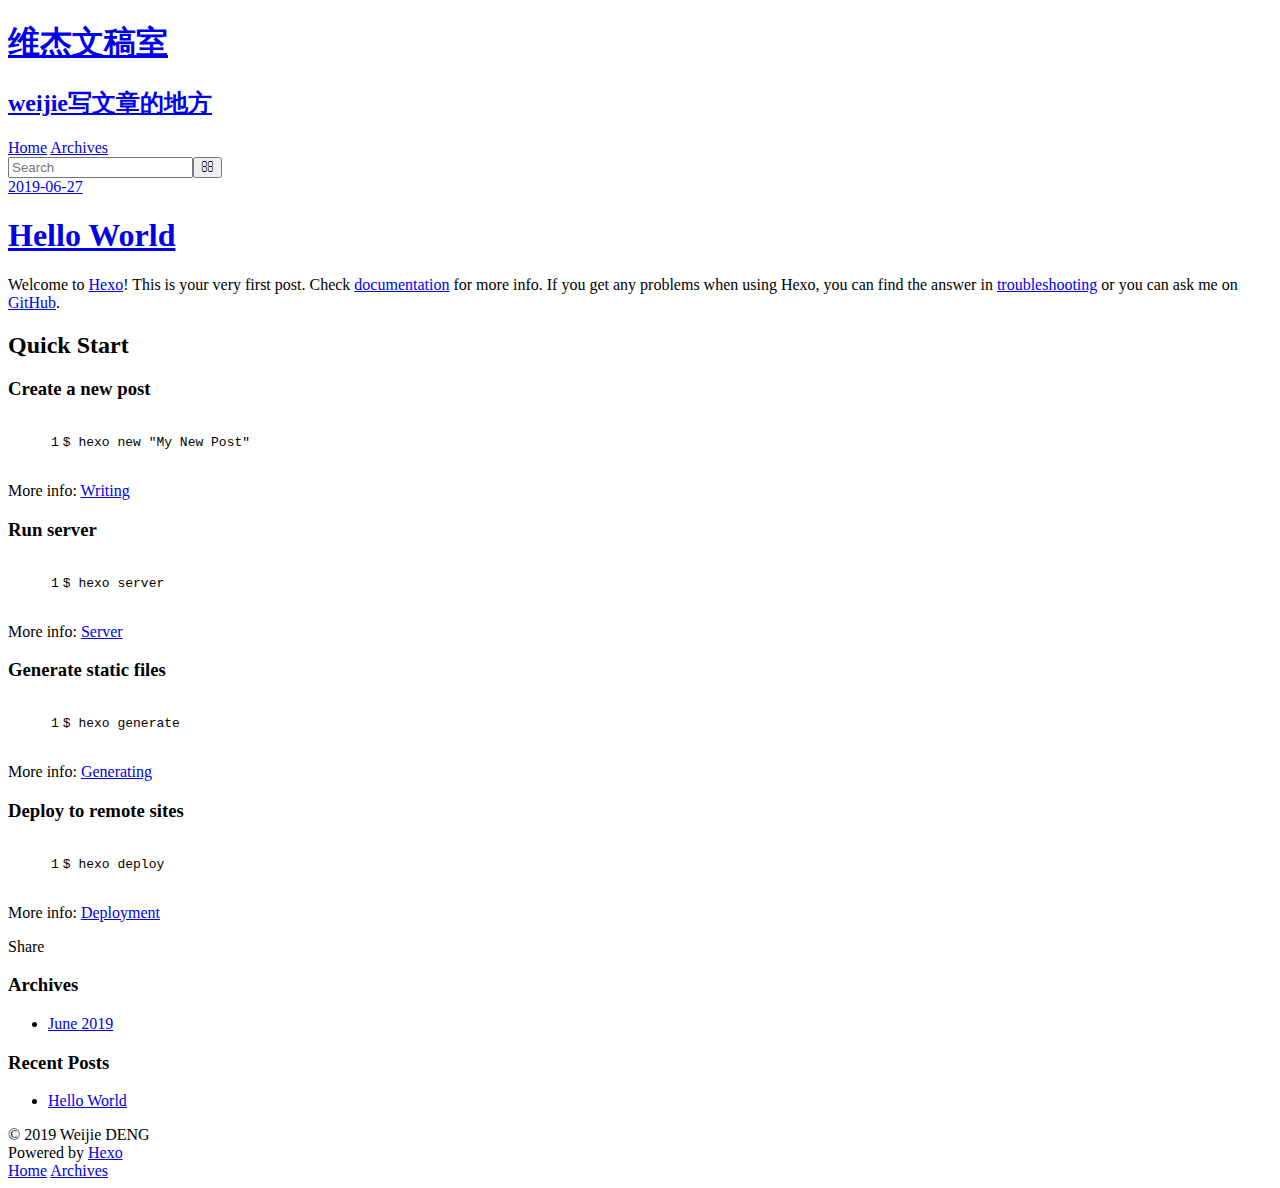
==== index.html @ 6db43480 "Site updated: 2019-06-27 11:19:03" ====
<!DOCTYPE html>
<html>
<head><meta name="generator" content="Hexo 3.9.0">
  <meta charset="utf-8">
  

  
  <title>维杰文稿室</title>
  <meta name="viewport" content="width=device-width, initial-scale=1, maximum-scale=1">
  <meta name="description" content="邓唯杰 随便写写，时而写技术文章，时而写写心情">
<meta name="keywords" content="邓唯杰 Weijie DENG">
<meta property="og:type" content="website">
<meta property="og:title" content="维杰文稿室">
<meta property="og:url" content="http://weijie.site/index.html">
<meta property="og:site_name" content="维杰文稿室">
<meta property="og:description" content="邓唯杰 随便写写，时而写技术文章，时而写写心情">
<meta property="og:locale" content="zh">
<meta name="twitter:card" content="summary">
<meta name="twitter:title" content="维杰文稿室">
<meta name="twitter:description" content="邓唯杰 随便写写，时而写技术文章，时而写写心情">
  
    <link rel="alternate" href="/dcuprobot/atom.xml" title="维杰文稿室" type="application/atom+xml">
  
  
    <link rel="icon" href="/favicon.png">
  
  
    <link href="//fonts.googleapis.com/css?family=Source+Code+Pro" rel="stylesheet" type="text/css">
  
  <link rel="stylesheet" href="/dcuprobot/css/style.css">
</head>
</html>
<body>
  <div id="container">
    <div id="wrap">
      <header id="header">
  <div id="banner"></div>
  <div id="header-outer" class="outer">
    <div id="header-title" class="inner">
      <h1 id="logo-wrap">
        <a href="/dcuprobot/" id="logo">维杰文稿室</a>
      </h1>
      
        <h2 id="subtitle-wrap">
          <a href="/dcuprobot/" id="subtitle">weijie写文章的地方</a>
        </h2>
      
    </div>
    <div id="header-inner" class="inner">
      <nav id="main-nav">
        <a id="main-nav-toggle" class="nav-icon"></a>
        
          <a class="main-nav-link" href="/dcuprobot/">Home</a>
        
          <a class="main-nav-link" href="/dcuprobot/archives">Archives</a>
        
      </nav>
      <nav id="sub-nav">
        
          <a id="nav-rss-link" class="nav-icon" href="/dcuprobot/atom.xml" title="RSS Feed"></a>
        
        <a id="nav-search-btn" class="nav-icon" title="Search"></a>
      </nav>
      <div id="search-form-wrap">
        <form action="//google.com/search" method="get" accept-charset="UTF-8" class="search-form"><input type="search" name="q" class="search-form-input" placeholder="Search"><button type="submit" class="search-form-submit">&#xF002;</button><input type="hidden" name="sitesearch" value="http://weijie.site"></form>
      </div>
    </div>
  </div>
</header>
      <div class="outer">
        <section id="main">
  
    <article id="post-hello-world" class="article article-type-post" itemscope itemprop="blogPost">
  <div class="article-meta">
    <a href="/dcuprobot/hello-world/uncategorized/2019/06/27/" class="article-date">
  <time datetime="2019-06-27T01:56:30.071Z" itemprop="datePublished">2019-06-27</time>
</a>
    
  </div>
  <div class="article-inner">
    
    
      <header class="article-header">
        
  
    <h1 itemprop="name">
      <a class="article-title" href="/dcuprobot/hello-world/uncategorized/2019/06/27/">Hello World</a>
    </h1>
  

      </header>
    
    <div class="article-entry" itemprop="articleBody">
      
        <p>Welcome to <a href="https://hexo.io/" target="_blank" rel="noopener">Hexo</a>! This is your very first post. Check <a href="https://hexo.io/docs/" target="_blank" rel="noopener">documentation</a> for more info. If you get any problems when using Hexo, you can find the answer in <a href="https://hexo.io/docs/troubleshooting.html" target="_blank" rel="noopener">troubleshooting</a> or you can ask me on <a href="https://github.com/hexojs/hexo/issues" target="_blank" rel="noopener">GitHub</a>.</p>
<h2 id="Quick-Start"><a href="#Quick-Start" class="headerlink" title="Quick Start"></a>Quick Start</h2><h3 id="Create-a-new-post"><a href="#Create-a-new-post" class="headerlink" title="Create a new post"></a>Create a new post</h3><figure class="highlight bash"><table><tr><td class="gutter"><pre><span class="line">1</span><br></pre></td><td class="code"><pre><span class="line">$ hexo new <span class="string">"My New Post"</span></span><br></pre></td></tr></table></figure>

<p>More info: <a href="https://hexo.io/docs/writing.html" target="_blank" rel="noopener">Writing</a></p>
<h3 id="Run-server"><a href="#Run-server" class="headerlink" title="Run server"></a>Run server</h3><figure class="highlight bash"><table><tr><td class="gutter"><pre><span class="line">1</span><br></pre></td><td class="code"><pre><span class="line">$ hexo server</span><br></pre></td></tr></table></figure>

<p>More info: <a href="https://hexo.io/docs/server.html" target="_blank" rel="noopener">Server</a></p>
<h3 id="Generate-static-files"><a href="#Generate-static-files" class="headerlink" title="Generate static files"></a>Generate static files</h3><figure class="highlight bash"><table><tr><td class="gutter"><pre><span class="line">1</span><br></pre></td><td class="code"><pre><span class="line">$ hexo generate</span><br></pre></td></tr></table></figure>

<p>More info: <a href="https://hexo.io/docs/generating.html" target="_blank" rel="noopener">Generating</a></p>
<h3 id="Deploy-to-remote-sites"><a href="#Deploy-to-remote-sites" class="headerlink" title="Deploy to remote sites"></a>Deploy to remote sites</h3><figure class="highlight bash"><table><tr><td class="gutter"><pre><span class="line">1</span><br></pre></td><td class="code"><pre><span class="line">$ hexo deploy</span><br></pre></td></tr></table></figure>

<p>More info: <a href="https://hexo.io/docs/deployment.html" target="_blank" rel="noopener">Deployment</a></p>

      
    </div>
    <footer class="article-footer">
      <a data-url="http://weijie.site/hello-world/uncategorized/2019/06/27/" data-id="cjxe3m2id0000ycmwjurxxga7" class="article-share-link">Share</a>
      
      
    </footer>
  </div>
  
</article>


  


</section>
        
          <aside id="sidebar">
  
    

  
    

  
    
  
    
  <div class="widget-wrap">
    <h3 class="widget-title">Archives</h3>
    <div class="widget">
      <ul class="archive-list"><li class="archive-list-item"><a class="archive-list-link" href="/dcuprobot/archives/2019/06/">June 2019</a></li></ul>
    </div>
  </div>


  
    
  <div class="widget-wrap">
    <h3 class="widget-title">Recent Posts</h3>
    <div class="widget">
      <ul>
        
          <li>
            <a href="/dcuprobot/hello-world/uncategorized/2019/06/27/">Hello World</a>
          </li>
        
      </ul>
    </div>
  </div>

  
</aside>
        
      </div>
      <footer id="footer">
  
  <div class="outer">
    <div id="footer-info" class="inner">
      &copy; 2019 Weijie DENG<br>
      Powered by <a href="http://hexo.io/" target="_blank">Hexo</a>
    </div>
  </div>
</footer>
    </div>
    <nav id="mobile-nav">
  
    <a href="/dcuprobot/" class="mobile-nav-link">Home</a>
  
    <a href="/dcuprobot/archives" class="mobile-nav-link">Archives</a>
  
</nav>
    

<script src="//ajax.googleapis.com/ajax/libs/jquery/2.0.3/jquery.min.js"></script>


  <link rel="stylesheet" href="/dcuprobot/fancybox/jquery.fancybox.css">
  <script src="/dcuprobot/fancybox/jquery.fancybox.pack.js"></script>


<script src="/dcuprobot/js/script.js"></script>



  </div>
</body>
</html>
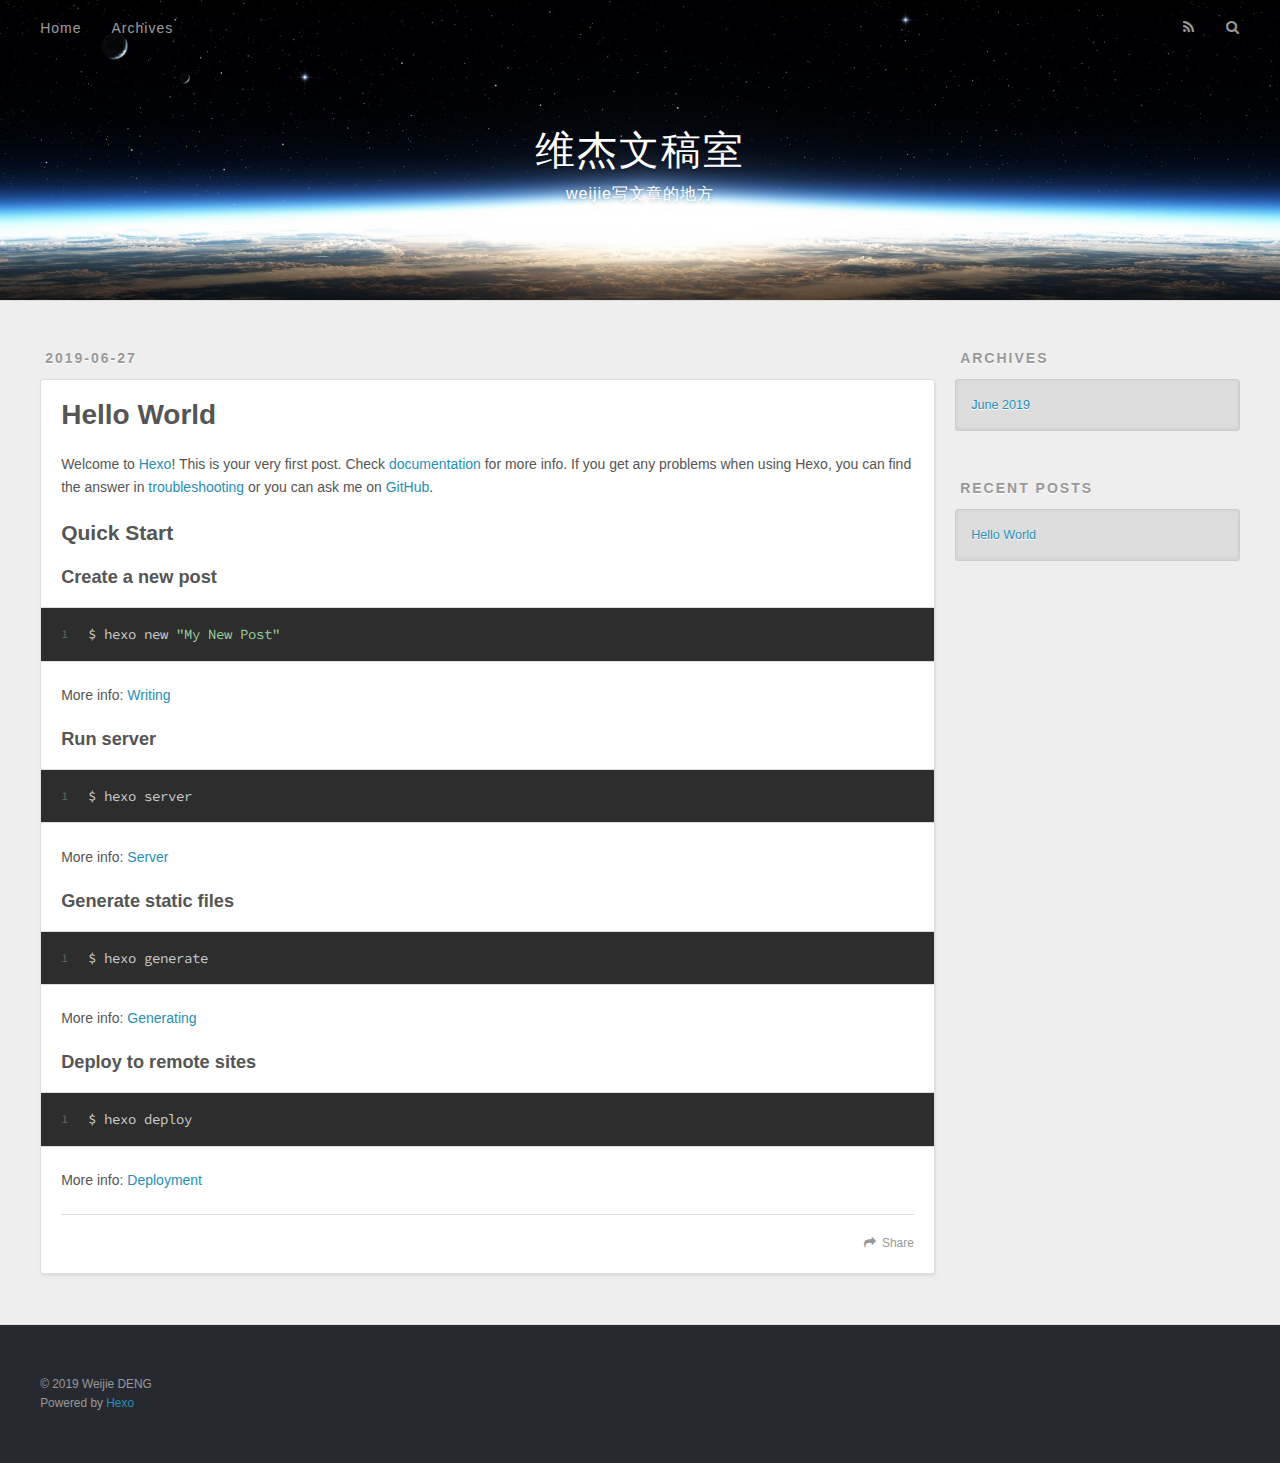
==== commit 42c05c40: "Site updated: 2019-06-27 11:41:17" ====
--- a/index.html
+++ b/index.html
@@ -11,7 +11,7 @@
 <meta name="keywords" content="邓唯杰 Weijie DENG">
 <meta property="og:type" content="website">
 <meta property="og:title" content="维杰文稿室">
-<meta property="og:url" content="http://weijie.site/index.html">
+<meta property="og:url" content="weijie.site/index.html">
 <meta property="og:site_name" content="维杰文稿室">
 <meta property="og:description" content="邓唯杰 随便写写，时而写技术文章，时而写写心情">
 <meta property="og:locale" content="zh">
@@ -19,7 +19,7 @@
 <meta name="twitter:title" content="维杰文稿室">
 <meta name="twitter:description" content="邓唯杰 随便写写，时而写技术文章，时而写写心情">
   
-    <link rel="alternate" href="/dcuprobot/atom.xml" title="维杰文稿室" type="application/atom+xml">
+    <link rel="alternate" href="/atom.xml" title="维杰文稿室" type="application/atom+xml">
   
   
     <link rel="icon" href="/favicon.png">
@@ -27,7 +27,7 @@
   
     <link href="//fonts.googleapis.com/css?family=Source+Code+Pro" rel="stylesheet" type="text/css">
   
-  <link rel="stylesheet" href="/dcuprobot/css/style.css">
+  <link rel="stylesheet" href="/css/style.css">
 </head>
 </html>
 <body>
@@ -38,11 +38,11 @@
   <div id="header-outer" class="outer">
     <div id="header-title" class="inner">
       <h1 id="logo-wrap">
-        <a href="/dcuprobot/" id="logo">维杰文稿室</a>
+        <a href="/" id="logo">维杰文稿室</a>
       </h1>
       
         <h2 id="subtitle-wrap">
-          <a href="/dcuprobot/" id="subtitle">weijie写文章的地方</a>
+          <a href="/" id="subtitle">weijie写文章的地方</a>
         </h2>
       
     </div>
@@ -50,19 +50,19 @@
       <nav id="main-nav">
         <a id="main-nav-toggle" class="nav-icon"></a>
         
-          <a class="main-nav-link" href="/dcuprobot/">Home</a>
+          <a class="main-nav-link" href="/">Home</a>
         
-          <a class="main-nav-link" href="/dcuprobot/archives">Archives</a>
+          <a class="main-nav-link" href="/archives">Archives</a>
         
       </nav>
       <nav id="sub-nav">
         
-          <a id="nav-rss-link" class="nav-icon" href="/dcuprobot/atom.xml" title="RSS Feed"></a>
+          <a id="nav-rss-link" class="nav-icon" href="/atom.xml" title="RSS Feed"></a>
         
         <a id="nav-search-btn" class="nav-icon" title="Search"></a>
       </nav>
       <div id="search-form-wrap">
-        <form action="//google.com/search" method="get" accept-charset="UTF-8" class="search-form"><input type="search" name="q" class="search-form-input" placeholder="Search"><button type="submit" class="search-form-submit">&#xF002;</button><input type="hidden" name="sitesearch" value="http://weijie.site"></form>
+        <form action="//google.com/search" method="get" accept-charset="UTF-8" class="search-form"><input type="search" name="q" class="search-form-input" placeholder="Search"><button type="submit" class="search-form-submit">&#xF002;</button><input type="hidden" name="sitesearch" value="weijie.site"></form>
       </div>
     </div>
   </div>
@@ -72,7 +72,7 @@
   
     <article id="post-hello-world" class="article article-type-post" itemscope itemprop="blogPost">
   <div class="article-meta">
-    <a href="/dcuprobot/hello-world/uncategorized/2019/06/27/" class="article-date">
+    <a href="/hello-world/uncategorized/2019/06/27/" class="article-date">
   <time datetime="2019-06-27T01:56:30.071Z" itemprop="datePublished">2019-06-27</time>
 </a>
     
@@ -84,7 +84,7 @@
         
   
     <h1 itemprop="name">
-      <a class="article-title" href="/dcuprobot/hello-world/uncategorized/2019/06/27/">Hello World</a>
+      <a class="article-title" href="/hello-world/uncategorized/2019/06/27/">Hello World</a>
     </h1>
   
 
@@ -109,7 +109,7 @@
       
     </div>
     <footer class="article-footer">
-      <a data-url="http://weijie.site/hello-world/uncategorized/2019/06/27/" data-id="cjxe3m2id0000ycmwjurxxga7" class="article-share-link">Share</a>
+      <a data-url="weijie.site/hello-world/uncategorized/2019/06/27/" data-id="cjxe4eve30000pkmwoq5d5yzi" class="article-share-link">Share</a>
       
       
     </footer>
@@ -137,7 +137,7 @@
   <div class="widget-wrap">
     <h3 class="widget-title">Archives</h3>
     <div class="widget">
-      <ul class="archive-list"><li class="archive-list-item"><a class="archive-list-link" href="/dcuprobot/archives/2019/06/">June 2019</a></li></ul>
+      <ul class="archive-list"><li class="archive-list-item"><a class="archive-list-link" href="/archives/2019/06/">June 2019</a></li></ul>
     </div>
   </div>
 
@@ -150,7 +150,7 @@
       <ul>
         
           <li>
-            <a href="/dcuprobot/hello-world/uncategorized/2019/06/27/">Hello World</a>
+            <a href="/hello-world/uncategorized/2019/06/27/">Hello World</a>
           </li>
         
       </ul>
@@ -173,9 +173,9 @@
     </div>
     <nav id="mobile-nav">
   
-    <a href="/dcuprobot/" class="mobile-nav-link">Home</a>
+    <a href="/" class="mobile-nav-link">Home</a>
   
-    <a href="/dcuprobot/archives" class="mobile-nav-link">Archives</a>
+    <a href="/archives" class="mobile-nav-link">Archives</a>
   
 </nav>
     
@@ -183,11 +183,11 @@
 <script src="//ajax.googleapis.com/ajax/libs/jquery/2.0.3/jquery.min.js"></script>
 
 
-  <link rel="stylesheet" href="/dcuprobot/fancybox/jquery.fancybox.css">
-  <script src="/dcuprobot/fancybox/jquery.fancybox.pack.js"></script>
+  <link rel="stylesheet" href="/fancybox/jquery.fancybox.css">
+  <script src="/fancybox/jquery.fancybox.pack.js"></script>
 
 
-<script src="/dcuprobot/js/script.js"></script>
+<script src="/js/script.js"></script>
 
 
 
--- a/css/style.css
+++ b/css/style.css
@@ -0,0 +1,1374 @@
+body {
+  width: 100%;
+}
+body:before,
+body:after {
+  content: "";
+  display: table;
+}
+body:after {
+  clear: both;
+}
+html,
+body,
+div,
+span,
+applet,
+object,
+iframe,
+h1,
+h2,
+h3,
+h4,
+h5,
+h6,
+p,
+blockquote,
+pre,
+a,
+abbr,
+acronym,
+address,
+big,
+cite,
+code,
+del,
+dfn,
+em,
+img,
+ins,
+kbd,
+q,
+s,
+samp,
+small,
+strike,
+strong,
+sub,
+sup,
+tt,
+var,
+dl,
+dt,
+dd,
+ol,
+ul,
+li,
+fieldset,
+form,
+label,
+legend,
+table,
+caption,
+tbody,
+tfoot,
+thead,
+tr,
+th,
+td {
+  margin: 0;
+  padding: 0;
+  border: 0;
+  outline: 0;
+  font-weight: inherit;
+  font-style: inherit;
+  font-family: inherit;
+  font-size: 100%;
+  vertical-align: baseline;
+}
+body {
+  line-height: 1;
+  color: #000;
+  background: #fff;
+}
+ol,
+ul {
+  list-style: none;
+}
+table {
+  border-collapse: separate;
+  border-spacing: 0;
+  vertical-align: middle;
+}
+caption,
+th,
+td {
+  text-align: left;
+  font-weight: normal;
+  vertical-align: middle;
+}
+a img {
+  border: none;
+}
+input,
+button {
+  margin: 0;
+  padding: 0;
+}
+input::-moz-focus-inner,
+button::-moz-focus-inner {
+  border: 0;
+  padding: 0;
+}
+@font-face {
+  font-family: FontAwesome;
+  font-style: normal;
+  font-weight: normal;
+  src: url("fonts/fontawesome-webfont.eot?v=#4.0.3");
+  src: url("fonts/fontawesome-webfont.eot?#iefix&v=#4.0.3") format("embedded-opentype"), url("fonts/fontawesome-webfont.woff?v=#4.0.3") format("woff"), url("fonts/fontawesome-webfont.ttf?v=#4.0.3") format("truetype"), url("fonts/fontawesome-webfont.svg#fontawesomeregular?v=#4.0.3") format("svg");
+}
+html,
+body,
+#container {
+  height: 100%;
+}
+body {
+  background: #eee;
+  font: 14px -apple-system, BlinkMacSystemFont, "Segoe UI", "Roboto", "Oxygen", "Ubuntu", "Cantarell", "Fira Sans", "Droid Sans", "Helvetica Neue", sans-serif;
+  -webkit-text-size-adjust: 100%;
+}
+.outer {
+  max-width: 1220px;
+  margin: 0 auto;
+  padding: 0 20px;
+}
+.outer:before,
+.outer:after {
+  content: "";
+  display: table;
+}
+.outer:after {
+  clear: both;
+}
+.inner {
+  display: inline;
+  float: left;
+  width: 98.33333333333333%;
+  margin: 0 0.833333333333333%;
+}
+.left,
+.alignleft {
+  float: left;
+}
+.right,
+.alignright {
+  float: right;
+}
+.clear {
+  clear: both;
+}
+#container {
+  position: relative;
+}
+.mobile-nav-on {
+  overflow: hidden;
+}
+#wrap {
+  height: 100%;
+  width: 100%;
+  position: absolute;
+  top: 0;
+  left: 0;
+  -webkit-transition: 0.2s ease-out;
+  -moz-transition: 0.2s ease-out;
+  -ms-transition: 0.2s ease-out;
+  transition: 0.2s ease-out;
+  z-index: 1;
+  background: #eee;
+}
+.mobile-nav-on #wrap {
+  left: 280px;
+}
+@media screen and (min-width: 768px) {
+  #main {
+    display: inline;
+    float: left;
+    width: 73.33333333333333%;
+    margin: 0 0.833333333333333%;
+  }
+}
+.article-date,
+.article-category-link,
+.archive-year,
+.widget-title {
+  text-decoration: none;
+  text-transform: uppercase;
+  letter-spacing: 2px;
+  color: #999;
+  margin-bottom: 1em;
+  margin-left: 5px;
+  line-height: 1em;
+  text-shadow: 0 1px #fff;
+  font-weight: bold;
+}
+.article-inner,
+.archive-article-inner {
+  background: #fff;
+  -webkit-box-shadow: 1px 2px 3px #ddd;
+  box-shadow: 1px 2px 3px #ddd;
+  border: 1px solid #ddd;
+  border-radius: 3px;
+}
+.article-entry h1,
+.widget h1 {
+  font-size: 2em;
+}
+.article-entry h2,
+.widget h2 {
+  font-size: 1.5em;
+}
+.article-entry h3,
+.widget h3 {
+  font-size: 1.3em;
+}
+.article-entry h4,
+.widget h4 {
+  font-size: 1.2em;
+}
+.article-entry h5,
+.widget h5 {
+  font-size: 1em;
+}
+.article-entry h6,
+.widget h6 {
+  font-size: 1em;
+  color: #999;
+}
+.article-entry hr,
+.widget hr {
+  border: 1px dashed #ddd;
+}
+.article-entry strong,
+.widget strong {
+  font-weight: bold;
+}
+.article-entry em,
+.widget em,
+.article-entry cite,
+.widget cite {
+  font-style: italic;
+}
+.article-entry sup,
+.widget sup,
+.article-entry sub,
+.widget sub {
+  font-size: 0.75em;
+  line-height: 0;
+  position: relative;
+  vertical-align: baseline;
+}
+.article-entry sup,
+.widget sup {
+  top: -0.5em;
+}
+.article-entry sub,
+.widget sub {
+  bottom: -0.2em;
+}
+.article-entry small,
+.widget small {
+  font-size: 0.85em;
+}
+.article-entry acronym,
+.widget acronym,
+.article-entry abbr,
+.widget abbr {
+  border-bottom: 1px dotted;
+}
+.article-entry ul,
+.widget ul,
+.article-entry ol,
+.widget ol,
+.article-entry dl,
+.widget dl {
+  margin: 0 20px;
+  line-height: 1.6em;
+}
+.article-entry ul ul,
+.widget ul ul,
+.article-entry ol ul,
+.widget ol ul,
+.article-entry ul ol,
+.widget ul ol,
+.article-entry ol ol,
+.widget ol ol {
+  margin-top: 0;
+  margin-bottom: 0;
+}
+.article-entry ul,
+.widget ul {
+  list-style: disc;
+}
+.article-entry ol,
+.widget ol {
+  list-style: decimal;
+}
+.article-entry dt,
+.widget dt {
+  font-weight: bold;
+}
+#header {
+  height: 300px;
+  position: relative;
+  border-bottom: 1px solid #ddd;
+}
+#header:before,
+#header:after {
+  content: "";
+  position: absolute;
+  left: 0;
+  right: 0;
+  height: 40px;
+}
+#header:before {
+  top: 0;
+  background: -webkit-linear-gradient(rgba(0,0,0,0.2), transparent);
+  background: -moz-linear-gradient(rgba(0,0,0,0.2), transparent);
+  background: -ms-linear-gradient(rgba(0,0,0,0.2), transparent);
+  background: linear-gradient(rgba(0,0,0,0.2), transparent);
+}
+#header:after {
+  bottom: 0;
+  background: -webkit-linear-gradient(transparent, rgba(0,0,0,0.2));
+  background: -moz-linear-gradient(transparent, rgba(0,0,0,0.2));
+  background: -ms-linear-gradient(transparent, rgba(0,0,0,0.2));
+  background: linear-gradient(transparent, rgba(0,0,0,0.2));
+}
+#header-outer {
+  height: 100%;
+  position: relative;
+}
+#header-inner {
+  position: relative;
+  overflow: hidden;
+}
+#banner {
+  position: absolute;
+  top: 0;
+  left: 0;
+  width: 100%;
+  height: 100%;
+  background: url("images/banner.jpg") center #000;
+  -webkit-background-size: cover;
+  -moz-background-size: cover;
+  background-size: cover;
+  z-index: -1;
+}
+#header-title {
+  text-align: center;
+  height: 40px;
+  position: absolute;
+  top: 50%;
+  left: 0;
+  margin-top: -20px;
+}
+#logo,
+#subtitle {
+  text-decoration: none;
+  color: #fff;
+  font-weight: 300;
+  text-shadow: 0 1px 4px rgba(0,0,0,0.3);
+}
+#logo {
+  font-size: 40px;
+  line-height: 40px;
+  letter-spacing: 2px;
+}
+#subtitle {
+  font-size: 16px;
+  line-height: 16px;
+  letter-spacing: 1px;
+}
+#subtitle-wrap {
+  margin-top: 16px;
+}
+#main-nav {
+  float: left;
+  margin-left: -15px;
+}
+.nav-icon,
+.main-nav-link {
+  float: left;
+  color: #fff;
+  opacity: 0.6;
+  text-decoration: none;
+  text-shadow: 0 1px rgba(0,0,0,0.2);
+  -webkit-transition: opacity 0.2s;
+  -moz-transition: opacity 0.2s;
+  -ms-transition: opacity 0.2s;
+  transition: opacity 0.2s;
+  display: block;
+  padding: 20px 15px;
+}
+.nav-icon:hover,
+.main-nav-link:hover {
+  opacity: 1;
+}
+.nav-icon {
+  font-family: FontAwesome;
+  text-align: center;
+  font-size: 14px;
+  width: 14px;
+  height: 14px;
+  padding: 20px 15px;
+  position: relative;
+  cursor: pointer;
+}
+.main-nav-link {
+  font-weight: 300;
+  letter-spacing: 1px;
+}
+@media screen and (max-width: 479px) {
+  .main-nav-link {
+    display: none;
+  }
+}
+#main-nav-toggle {
+  display: none;
+}
+#main-nav-toggle:before {
+  content: "\f0c9";
+}
+@media screen and (max-width: 479px) {
+  #main-nav-toggle {
+    display: block;
+  }
+}
+#sub-nav {
+  float: right;
+  margin-right: -15px;
+}
+#nav-rss-link:before {
+  content: "\f09e";
+}
+#nav-search-btn:before {
+  content: "\f002";
+}
+#search-form-wrap {
+  position: absolute;
+  top: 15px;
+  width: 150px;
+  height: 30px;
+  right: -150px;
+  opacity: 0;
+  -webkit-transition: 0.2s ease-out;
+  -moz-transition: 0.2s ease-out;
+  -ms-transition: 0.2s ease-out;
+  transition: 0.2s ease-out;
+}
+#search-form-wrap.on {
+  opacity: 1;
+  right: 0;
+}
+@media screen and (max-width: 479px) {
+  #search-form-wrap {
+    width: 100%;
+    right: -100%;
+  }
+}
+.search-form {
+  position: absolute;
+  top: 0;
+  left: 0;
+  right: 0;
+  background: #fff;
+  padding: 5px 15px;
+  border-radius: 15px;
+  -webkit-box-shadow: 0 0 10px rgba(0,0,0,0.3);
+  box-shadow: 0 0 10px rgba(0,0,0,0.3);
+}
+.search-form-input {
+  border: none;
+  background: none;
+  color: #555;
+  width: 100%;
+  font: 13px -apple-system, BlinkMacSystemFont, "Segoe UI", "Roboto", "Oxygen", "Ubuntu", "Cantarell", "Fira Sans", "Droid Sans", "Helvetica Neue", sans-serif;
+  outline: none;
+}
+.search-form-input::-webkit-search-results-decoration,
+.search-form-input::-webkit-search-cancel-button {
+  -webkit-appearance: none;
+}
+.search-form-submit {
+  position: absolute;
+  top: 50%;
+  right: 10px;
+  margin-top: -7px;
+  font: 13px FontAwesome;
+  border: none;
+  background: none;
+  color: #bbb;
+  cursor: pointer;
+}
+.search-form-submit:hover,
+.search-form-submit:focus {
+  color: #777;
+}
+.article {
+  margin: 50px 0;
+}
+.article-inner {
+  overflow: hidden;
+}
+.article-meta:before,
+.article-meta:after {
+  content: "";
+  display: table;
+}
+.article-meta:after {
+  clear: both;
+}
+.article-date {
+  float: left;
+}
+.article-category {
+  float: left;
+  line-height: 1em;
+  color: #ccc;
+  text-shadow: 0 1px #fff;
+  margin-left: 8px;
+}
+.article-category:before {
+  content: "\2022";
+}
+.article-category-link {
+  margin: 0 12px 1em;
+}
+.article-header {
+  padding: 20px 20px 0;
+}
+.article-title {
+  text-decoration: none;
+  font-size: 2em;
+  font-weight: bold;
+  color: #555;
+  line-height: 1.1em;
+  -webkit-transition: color 0.2s;
+  -moz-transition: color 0.2s;
+  -ms-transition: color 0.2s;
+  transition: color 0.2s;
+}
+a.article-title:hover {
+  color: #258fb8;
+}
+.article-entry {
+  color: #555;
+  padding: 0 20px;
+}
+.article-entry:before,
+.article-entry:after {
+  content: "";
+  display: table;
+}
+.article-entry:after {
+  clear: both;
+}
+.article-entry p,
+.article-entry table {
+  line-height: 1.6em;
+  margin: 1.6em 0;
+}
+.article-entry h1,
+.article-entry h2,
+.article-entry h3,
+.article-entry h4,
+.article-entry h5,
+.article-entry h6 {
+  font-weight: bold;
+}
+.article-entry h1,
+.article-entry h2,
+.article-entry h3,
+.article-entry h4,
+.article-entry h5,
+.article-entry h6 {
+  line-height: 1.1em;
+  margin: 1.1em 0;
+}
+.article-entry a {
+  color: #258fb8;
+  text-decoration: none;
+}
+.article-entry a:hover {
+  text-decoration: underline;
+}
+.article-entry ul,
+.article-entry ol,
+.article-entry dl {
+  margin-top: 1.6em;
+  margin-bottom: 1.6em;
+}
+.article-entry img,
+.article-entry video {
+  max-width: 100%;
+  height: auto;
+  display: block;
+  margin: auto;
+}
+.article-entry iframe {
+  border: none;
+}
+.article-entry table {
+  width: 100%;
+  border-collapse: collapse;
+  border-spacing: 0;
+}
+.article-entry th {
+  font-weight: bold;
+  border-bottom: 3px solid #ddd;
+  padding-bottom: 0.5em;
+}
+.article-entry td {
+  border-bottom: 1px solid #ddd;
+  padding: 10px 0;
+}
+.article-entry blockquote {
+  font-family: Georgia, "Times New Roman", serif;
+  font-size: 1.4em;
+  margin: 1.6em 20px;
+  text-align: center;
+}
+.article-entry blockquote footer {
+  font-size: 14px;
+  margin: 1.6em 0;
+  font-family: -apple-system, BlinkMacSystemFont, "Segoe UI", "Roboto", "Oxygen", "Ubuntu", "Cantarell", "Fira Sans", "Droid Sans", "Helvetica Neue", sans-serif;
+}
+.article-entry blockquote footer cite:before {
+  content: "—";
+  padding: 0 0.5em;
+}
+.article-entry .pullquote {
+  text-align: left;
+  width: 45%;
+  margin: 0;
+}
+.article-entry .pullquote.left {
+  margin-left: 0.5em;
+  margin-right: 1em;
+}
+.article-entry .pullquote.right {
+  margin-right: 0.5em;
+  margin-left: 1em;
+}
+.article-entry .caption {
+  color: #999;
+  display: block;
+  font-size: 0.9em;
+  margin-top: 0.5em;
+  position: relative;
+  text-align: center;
+}
+.article-entry .video-container {
+  position: relative;
+  padding-top: 56.25%;
+  height: 0;
+  overflow: hidden;
+}
+.article-entry .video-container iframe,
+.article-entry .video-container object,
+.article-entry .video-container embed {
+  position: absolute;
+  top: 0;
+  left: 0;
+  width: 100%;
+  height: 100%;
+  margin-top: 0;
+}
+.article-more-link a {
+  display: inline-block;
+  line-height: 1em;
+  padding: 6px 15px;
+  border-radius: 15px;
+  background: #eee;
+  color: #999;
+  text-shadow: 0 1px #fff;
+  text-decoration: none;
+}
+.article-more-link a:hover {
+  background: #258fb8;
+  color: #fff;
+  text-decoration: none;
+  text-shadow: 0 1px #1e7293;
+}
+.article-footer {
+  font-size: 0.85em;
+  line-height: 1.6em;
+  border-top: 1px solid #ddd;
+  padding-top: 1.6em;
+  margin: 0 20px 20px;
+}
+.article-footer:before,
+.article-footer:after {
+  content: "";
+  display: table;
+}
+.article-footer:after {
+  clear: both;
+}
+.article-footer a {
+  color: #999;
+  text-decoration: none;
+}
+.article-footer a:hover {
+  color: #555;
+}
+.article-tag-list-item {
+  float: left;
+  margin-right: 10px;
+}
+.article-tag-list-link:before {
+  content: "#";
+}
+.article-comment-link {
+  float: right;
+}
+.article-comment-link:before {
+  content: "\f075";
+  font-family: FontAwesome;
+  padding-right: 8px;
+}
+.article-share-link {
+  cursor: pointer;
+  float: right;
+  margin-left: 20px;
+}
+.article-share-link:before {
+  content: "\f064";
+  font-family: FontAwesome;
+  padding-right: 6px;
+}
+#article-nav {
+  position: relative;
+}
+#article-nav:before,
+#article-nav:after {
+  content: "";
+  display: table;
+}
+#article-nav:after {
+  clear: both;
+}
+@media screen and (min-width: 768px) {
+  #article-nav {
+    margin: 50px 0;
+  }
+  #article-nav:before {
+    width: 8px;
+    height: 8px;
+    position: absolute;
+    top: 50%;
+    left: 50%;
+    margin-top: -4px;
+    margin-left: -4px;
+    content: "";
+    border-radius: 50%;
+    background: #ddd;
+    -webkit-box-shadow: 0 1px 2px #fff;
+    box-shadow: 0 1px 2px #fff;
+  }
+}
+.article-nav-link-wrap {
+  text-decoration: none;
+  text-shadow: 0 1px #fff;
+  color: #999;
+  -webkit-box-sizing: border-box;
+  -moz-box-sizing: border-box;
+  box-sizing: border-box;
+  margin-top: 50px;
+  text-align: center;
+  display: block;
+}
+.article-nav-link-wrap:hover {
+  color: #555;
+}
+@media screen and (min-width: 768px) {
+  .article-nav-link-wrap {
+    width: 50%;
+    margin-top: 0;
+  }
+}
+@media screen and (min-width: 768px) {
+  #article-nav-newer {
+    float: left;
+    text-align: right;
+    padding-right: 20px;
+  }
+}
+@media screen and (min-width: 768px) {
+  #article-nav-older {
+    float: right;
+    text-align: left;
+    padding-left: 20px;
+  }
+}
+.article-nav-caption {
+  text-transform: uppercase;
+  letter-spacing: 2px;
+  color: #ddd;
+  line-height: 1em;
+  font-weight: bold;
+}
+#article-nav-newer .article-nav-caption {
+  margin-right: -2px;
+}
+.article-nav-title {
+  font-size: 0.85em;
+  line-height: 1.6em;
+  margin-top: 0.5em;
+}
+.article-share-box {
+  position: absolute;
+  display: none;
+  background: #fff;
+  -webkit-box-shadow: 1px 2px 10px rgba(0,0,0,0.2);
+  box-shadow: 1px 2px 10px rgba(0,0,0,0.2);
+  border-radius: 3px;
+  margin-left: -145px;
+  overflow: hidden;
+  z-index: 1;
+}
+.article-share-box.on {
+  display: block;
+}
+.article-share-input {
+  width: 100%;
+  background: none;
+  -webkit-box-sizing: border-box;
+  -moz-box-sizing: border-box;
+  box-sizing: border-box;
+  font: 14px -apple-system, BlinkMacSystemFont, "Segoe UI", "Roboto", "Oxygen", "Ubuntu", "Cantarell", "Fira Sans", "Droid Sans", "Helvetica Neue", sans-serif;
+  padding: 0 15px;
+  color: #555;
+  outline: none;
+  border: 1px solid #ddd;
+  border-radius: 3px 3px 0 0;
+  height: 36px;
+  line-height: 36px;
+}
+.article-share-links {
+  background: #eee;
+}
+.article-share-links:before,
+.article-share-links:after {
+  content: "";
+  display: table;
+}
+.article-share-links:after {
+  clear: both;
+}
+.article-share-twitter,
+.article-share-facebook,
+.article-share-pinterest,
+.article-share-google {
+  width: 50px;
+  height: 36px;
+  display: block;
+  float: left;
+  position: relative;
+  color: #999;
+  text-shadow: 0 1px #fff;
+}
+.article-share-twitter:before,
+.article-share-facebook:before,
+.article-share-pinterest:before,
+.article-share-google:before {
+  font-size: 20px;
+  font-family: FontAwesome;
+  width: 20px;
+  height: 20px;
+  position: absolute;
+  top: 50%;
+  left: 50%;
+  margin-top: -10px;
+  margin-left: -10px;
+  text-align: center;
+}
+.article-share-twitter:hover,
+.article-share-facebook:hover,
+.article-share-pinterest:hover,
+.article-share-google:hover {
+  color: #fff;
+}
+.article-share-twitter:before {
+  content: "\f099";
+}
+.article-share-twitter:hover {
+  background: #00aced;
+  text-shadow: 0 1px #008abe;
+}
+.article-share-facebook:before {
+  content: "\f09a";
+}
+.article-share-facebook:hover {
+  background: #3b5998;
+  text-shadow: 0 1px #2f477a;
+}
+.article-share-pinterest:before {
+  content: "\f0d2";
+}
+.article-share-pinterest:hover {
+  background: #cb2027;
+  text-shadow: 0 1px #a21a1f;
+}
+.article-share-google:before {
+  content: "\f0d5";
+}
+.article-share-google:hover {
+  background: #dd4b39;
+  text-shadow: 0 1px #be3221;
+}
+.article-gallery {
+  background: #000;
+  position: relative;
+}
+.article-gallery-photos {
+  position: relative;
+  overflow: hidden;
+}
+.article-gallery-img {
+  display: none;
+  max-width: 100%;
+}
+.article-gallery-img:first-child {
+  display: block;
+}
+.article-gallery-img.loaded {
+  position: absolute;
+  display: block;
+}
+.article-gallery-img img {
+  display: block;
+  max-width: 100%;
+  margin: 0 auto;
+}
+#comments {
+  background: #fff;
+  -webkit-box-shadow: 1px 2px 3px #ddd;
+  box-shadow: 1px 2px 3px #ddd;
+  padding: 20px;
+  border: 1px solid #ddd;
+  border-radius: 3px;
+  margin: 50px 0;
+}
+#comments a {
+  color: #258fb8;
+}
+.archives-wrap {
+  margin: 50px 0;
+}
+.archives:before,
+.archives:after {
+  content: "";
+  display: table;
+}
+.archives:after {
+  clear: both;
+}
+.archive-year-wrap {
+  margin-bottom: 1em;
+}
+.archives {
+  -webkit-column-gap: 10px;
+  -moz-column-gap: 10px;
+  column-gap: 10px;
+}
+@media screen and (min-width: 480px) and (max-width: 767px) {
+  .archives {
+    -webkit-column-count: 2;
+    -moz-column-count: 2;
+    column-count: 2;
+  }
+}
+@media screen and (min-width: 768px) {
+  .archives {
+    -webkit-column-count: 3;
+    -moz-column-count: 3;
+    column-count: 3;
+  }
+}
+.archive-article {
+  -webkit-column-break-inside: avoid;
+  page-break-inside: avoid;
+  overflow: hidden;
+  break-inside: avoid-column;
+}
+.archive-article-inner {
+  padding: 10px;
+  margin-bottom: 15px;
+}
+.archive-article-title {
+  text-decoration: none;
+  font-weight: bold;
+  color: #555;
+  -webkit-transition: color 0.2s;
+  -moz-transition: color 0.2s;
+  -ms-transition: color 0.2s;
+  transition: color 0.2s;
+  line-height: 1.6em;
+}
+.archive-article-title:hover {
+  color: #258fb8;
+}
+.archive-article-footer {
+  margin-top: 1em;
+}
+.archive-article-date {
+  color: #999;
+  text-decoration: none;
+  font-size: 0.85em;
+  line-height: 1em;
+  margin-bottom: 0.5em;
+  display: block;
+}
+#page-nav {
+  margin: 50px auto;
+  background: #fff;
+  -webkit-box-shadow: 1px 2px 3px #ddd;
+  box-shadow: 1px 2px 3px #ddd;
+  border: 1px solid #ddd;
+  border-radius: 3px;
+  text-align: center;
+  color: #999;
+  overflow: hidden;
+}
+#page-nav:before,
+#page-nav:after {
+  content: "";
+  display: table;
+}
+#page-nav:after {
+  clear: both;
+}
+#page-nav a,
+#page-nav span {
+  padding: 10px 20px;
+  line-height: 1;
+  height: 2ex;
+}
+#page-nav a {
+  color: #999;
+  text-decoration: none;
+}
+#page-nav a:hover {
+  background: #999;
+  color: #fff;
+}
+#page-nav .prev {
+  float: left;
+}
+#page-nav .next {
+  float: right;
+}
+#page-nav .page-number {
+  display: inline-block;
+}
+@media screen and (max-width: 479px) {
+  #page-nav .page-number {
+    display: none;
+  }
+}
+#page-nav .current {
+  color: #555;
+  font-weight: bold;
+}
+#page-nav .space {
+  color: #ddd;
+}
+#footer {
+  background: #262a30;
+  padding: 50px 0;
+  border-top: 1px solid #ddd;
+  color: #999;
+}
+#footer a {
+  color: #258fb8;
+  text-decoration: none;
+}
+#footer a:hover {
+  text-decoration: underline;
+}
+#footer-info {
+  line-height: 1.6em;
+  font-size: 0.85em;
+}
+.article-entry pre,
+.article-entry .highlight {
+  background: #2d2d2d;
+  margin: 0 -20px;
+  padding: 15px 20px;
+  border-style: solid;
+  border-color: #ddd;
+  border-width: 1px 0;
+  overflow: auto;
+  color: #ccc;
+  line-height: 22.400000000000002px;
+}
+.article-entry .highlight .gutter pre,
+.article-entry .gist .gist-file .gist-data .line-numbers {
+  color: #666;
+  font-size: 0.85em;
+}
+.article-entry pre,
+.article-entry code {
+  font-family: "Source Code Pro", Consolas, Monaco, Menlo, Consolas, monospace;
+}
+.article-entry code {
+  background: #eee;
+  text-shadow: 0 1px #fff;
+  padding: 0 0.3em;
+}
+.article-entry pre code {
+  background: none;
+  text-shadow: none;
+  padding: 0;
+}
+.article-entry .highlight pre {
+  border: none;
+  margin: 0;
+  padding: 0;
+}
+.article-entry .highlight table {
+  margin: 0;
+  width: auto;
+}
+.article-entry .highlight td {
+  border: none;
+  padding: 0;
+}
+.article-entry .highlight figcaption {
+  font-size: 0.85em;
+  color: #999;
+  line-height: 1em;
+  margin-bottom: 1em;
+}
+.article-entry .highlight figcaption:before,
+.article-entry .highlight figcaption:after {
+  content: "";
+  display: table;
+}
+.article-entry .highlight figcaption:after {
+  clear: both;
+}
+.article-entry .highlight figcaption a {
+  float: right;
+}
+.article-entry .highlight .gutter pre {
+  text-align: right;
+  padding-right: 20px;
+}
+.article-entry .highlight .line {
+  height: 22.400000000000002px;
+}
+.article-entry .highlight .line.marked {
+  background: #515151;
+}
+.article-entry .gist {
+  margin: 0 -20px;
+  border-style: solid;
+  border-color: #ddd;
+  border-width: 1px 0;
+  background: #2d2d2d;
+  padding: 15px 20px 15px 0;
+}
+.article-entry .gist .gist-file {
+  border: none;
+  font-family: "Source Code Pro", Consolas, Monaco, Menlo, Consolas, monospace;
+  margin: 0;
+}
+.article-entry .gist .gist-file .gist-data {
+  background: none;
+  border: none;
+}
+.article-entry .gist .gist-file .gist-data .line-numbers {
+  background: none;
+  border: none;
+  padding: 0 20px 0 0;
+}
+.article-entry .gist .gist-file .gist-data .line-data {
+  padding: 0 !important;
+}
+.article-entry .gist .gist-file .highlight {
+  margin: 0;
+  padding: 0;
+  border: none;
+}
+.article-entry .gist .gist-file .gist-meta {
+  background: #2d2d2d;
+  color: #999;
+  font: 0.85em -apple-system, BlinkMacSystemFont, "Segoe UI", "Roboto", "Oxygen", "Ubuntu", "Cantarell", "Fira Sans", "Droid Sans", "Helvetica Neue", sans-serif;
+  text-shadow: 0 0;
+  padding: 0;
+  margin-top: 1em;
+  margin-left: 20px;
+}
+.article-entry .gist .gist-file .gist-meta a {
+  color: #258fb8;
+  font-weight: normal;
+}
+.article-entry .gist .gist-file .gist-meta a:hover {
+  text-decoration: underline;
+}
+pre .comment,
+pre .title {
+  color: #999;
+}
+pre .variable,
+pre .attribute,
+pre .tag,
+pre .regexp,
+pre .ruby .constant,
+pre .xml .tag .title,
+pre .xml .pi,
+pre .xml .doctype,
+pre .html .doctype,
+pre .css .id,
+pre .css .class,
+pre .css .pseudo {
+  color: #f2777a;
+}
+pre .number,
+pre .preprocessor,
+pre .built_in,
+pre .literal,
+pre .params,
+pre .constant {
+  color: #f99157;
+}
+pre .class,
+pre .ruby .class .title,
+pre .css .rules .attribute {
+  color: #9c9;
+}
+pre .string,
+pre .value,
+pre .inheritance,
+pre .header,
+pre .ruby .symbol,
+pre .xml .cdata {
+  color: #9c9;
+}
+pre .css .hexcolor {
+  color: #6cc;
+}
+pre .function,
+pre .python .decorator,
+pre .python .title,
+pre .ruby .function .title,
+pre .ruby .title .keyword,
+pre .perl .sub,
+pre .javascript .title,
+pre .coffeescript .title {
+  color: #69c;
+}
+pre .keyword,
+pre .javascript .function {
+  color: #c9c;
+}
+@media screen and (max-width: 479px) {
+  #mobile-nav {
+    position: absolute;
+    top: 0;
+    left: 0;
+    width: 280px;
+    height: 100%;
+    background: #191919;
+    border-right: 1px solid #fff;
+  }
+}
+@media screen and (max-width: 479px) {
+  .mobile-nav-link {
+    display: block;
+    color: #999;
+    text-decoration: none;
+    padding: 15px 20px;
+    font-weight: bold;
+  }
+  .mobile-nav-link:hover {
+    color: #fff;
+  }
+}
+@media screen and (min-width: 768px) {
+  #sidebar {
+    display: inline;
+    float: left;
+    width: 23.333333333333332%;
+    margin: 0 0.833333333333333%;
+  }
+}
+.widget-wrap {
+  margin: 50px 0;
+}
+.widget {
+  color: #777;
+  text-shadow: 0 1px #fff;
+  background: #ddd;
+  -webkit-box-shadow: 0 -1px 4px #ccc inset;
+  box-shadow: 0 -1px 4px #ccc inset;
+  border: 1px solid #ccc;
+  padding: 15px;
+  border-radius: 3px;
+}
+.widget a {
+  color: #258fb8;
+  text-decoration: none;
+}
+.widget a:hover {
+  text-decoration: underline;
+}
+.widget ul ul,
+.widget ol ul,
+.widget dl ul,
+.widget ul ol,
+.widget ol ol,
+.widget dl ol,
+.widget ul dl,
+.widget ol dl,
+.widget dl dl {
+  margin-left: 15px;
+  list-style: disc;
+}
+.widget {
+  line-height: 1.6em;
+  word-wrap: break-word;
+  font-size: 0.9em;
+}
+.widget ul,
+.widget ol {
+  list-style: none;
+  margin: 0;
+}
+.widget ul ul,
+.widget ol ul,
+.widget ul ol,
+.widget ol ol {
+  margin: 0 20px;
+}
+.widget ul ul,
+.widget ol ul {
+  list-style: disc;
+}
+.widget ul ol,
+.widget ol ol {
+  list-style: decimal;
+}
+.category-list-count,
+.tag-list-count,
+.archive-list-count {
+  padding-left: 5px;
+  color: #999;
+  font-size: 0.85em;
+}
+.category-list-count:before,
+.tag-list-count:before,
+.archive-list-count:before {
+  content: "(";
+}
+.category-list-count:after,
+.tag-list-count:after,
+.archive-list-count:after {
+  content: ")";
+}
+.tagcloud a {
+  margin-right: 5px;
+  display: inline-block;
+}
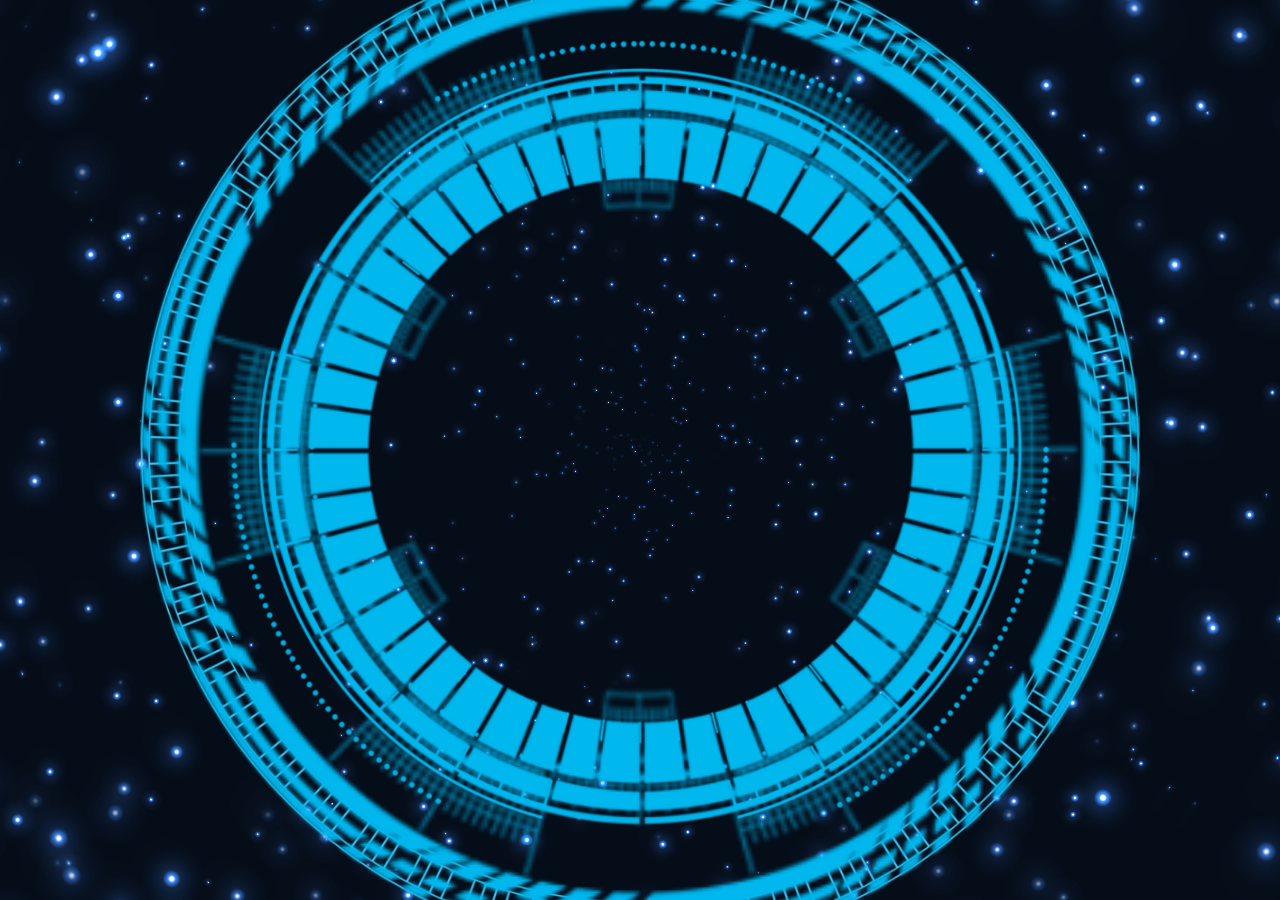
==== commit 15aa9b92: "Site updated: 2019-06-27 14:03:57" ====
--- a/index.html
+++ b/index.html
@@ -1,195 +1,104 @@
 <!DOCTYPE html>
-<html>
+<html lang="en">
 <head><meta name="generator" content="Hexo 3.9.0">
   <meta charset="utf-8">
   
-
   
-  <title>维杰文稿室</title>
-  <meta name="viewport" content="width=device-width, initial-scale=1, maximum-scale=1">
-  <meta name="description" content="邓唯杰 随便写写，时而写技术文章，时而写写心情">
-<meta name="keywords" content="邓唯杰 Weijie DENG">
-<meta property="og:type" content="website">
-<meta property="og:title" content="维杰文稿室">
-<meta property="og:url" content="weijie.site/index.html">
-<meta property="og:site_name" content="维杰文稿室">
-<meta property="og:description" content="邓唯杰 随便写写，时而写技术文章，时而写写心情">
-<meta property="og:locale" content="zh">
-<meta name="twitter:card" content="summary">
-<meta name="twitter:title" content="维杰文稿室">
-<meta name="twitter:description" content="邓唯杰 随便写写，时而写技术文章，时而写写心情">
-  
-    <link rel="alternate" href="/atom.xml" title="维杰文稿室" type="application/atom+xml">
+    <meta name="keywords" content="邓唯杰 Weijie DENG">
   
   
-    <link rel="icon" href="/favicon.png">
+    <meta name="description" content="邓唯杰 随便写写，时而写技术文章，时而写写心情">
   
+  <meta name="viewport" content="width=device-width, initial-scale=1, maximum-scale=1">
+  <title>
+    
+    维杰文稿室</title>
   
-    <link href="//fonts.googleapis.com/css?family=Source+Code+Pro" rel="stylesheet" type="text/css">
+    <link rel="shortcut icon" href="/favicon.ico">
   
   <link rel="stylesheet" href="/css/style.css">
+  <link rel="stylesheet" href="/css/technology.css">
+  
+    <link rel="stylesheet" href="/fancybox/jquery.fancybox.min.css">
+  
+  <script src="/js/pace.min.js"></script>
 </head>
 </html>
 <body>
   <div id="container">
     <div id="wrap">
-      <header id="header">
-  <div id="banner"></div>
-  <div id="header-outer" class="outer">
-    <div id="header-title" class="inner">
-      <h1 id="logo-wrap">
-        <a href="/" id="logo">维杰文稿室</a>
-      </h1>
-      
-        <h2 id="subtitle-wrap">
-          <a href="/" id="subtitle">weijie写文章的地方</a>
-        </h2>
-      
+      <canvas id="canvas"></canvas>
+<div class="technology-body">
+    <div class="technology-frame">
+      <section>
+        <div></div>
+        <div></div>
+        <div></div>
+      </section>
+      <section>
+        <div></div>
+        <div></div>
+        <div></div>
+      </section>
+      <section>
+        <div></div>
+        <div></div>
+        <div></div>
+      </section>
+      <section>
+        <div></div>
+        <div></div>
+        <div></div>
+      </section>
     </div>
-    <div id="header-inner" class="inner">
-      <nav id="main-nav">
-        <a id="main-nav-toggle" class="nav-icon"></a>
-        
-          <a class="main-nav-link" href="/">Home</a>
-        
-          <a class="main-nav-link" href="/archives">Archives</a>
-        
+    <section class="technology-circle">
+      <div class="wrap">
+        <div class="inner">
+          <div class="middle">
+            <div class="middle2">
+            </div>
+          </div>
+        </div>
+      </div>
+    </section>
+    <section class="technology-nav">
+      <nav class="nav-box">
+        <section>
+          <a data-href="profile-page" data-color="pink" href="/about/">About me</a>
+          <a class="nav-item-search" data-href="memories-page" data-color="light-pink" href="javascript:;">Search</a>
+        </section>
+        <section>
+          <a data-href="history-page" data-color="light-purple" href="/gallery/">Gallery</a>
+          <a data-href="product-page" data-color="purple" href="/archives/">Archives</a>
+        </section>
       </nav>
-      <nav id="sub-nav">
-        
-          <a id="nav-rss-link" class="nav-icon" href="/atom.xml" title="RSS Feed"></a>
-        
-        <a id="nav-search-btn" class="nav-icon" title="Search"></a>
-      </nav>
-      <div id="search-form-wrap">
-        <form action="//google.com/search" method="get" accept-charset="UTF-8" class="search-form"><input type="search" name="q" class="search-form-input" placeholder="Search"><button type="submit" class="search-form-submit">&#xF002;</button><input type="hidden" name="sitesearch" value="weijie.site"></form>
-      </div>
+      <div class="message"><h3>科幻世界</h3></div>
+    </section>
+    <div class="video-inner text-center text-white">
+      <h1 style="text-align: center">维杰文稿室</h1>
+      <p>weijie写文章的地方</p>
+      <div class="brand-wapper" ><img src="/images/hexo-inverted.png" class="brand" alt="维杰文稿室"></div>
     </div>
   </div>
-</header>
-      <div class="outer">
-        <section id="main">
-  
-    <article id="post-hello-world" class="article article-type-post" itemscope itemprop="blogPost">
-  <div class="article-meta">
-    <a href="/hello-world/uncategorized/2019/06/27/" class="article-date">
-  <time datetime="2019-06-27T01:56:30.071Z" itemprop="datePublished">2019-06-27</time>
-</a>
-    
+  <div class="search-form-wrap">
+    <div class="local-search local-search-plugin">
+  <input type="search" id="local-search-input" class="local-search-input" placeholder="Search...">
+  <div id="local-search-result" class="local-search-result"></div>
+</div>
   </div>
-  <div class="article-inner">
-    
-    
-      <header class="article-header">
-        
-  
-    <h1 itemprop="name">
-      <a class="article-title" href="/hello-world/uncategorized/2019/06/27/">Hello World</a>
-    </h1>
-  
 
-      </header>
-    
-    <div class="article-entry" itemprop="articleBody">
-      
-        <p>Welcome to <a href="https://hexo.io/" target="_blank" rel="noopener">Hexo</a>! This is your very first post. Check <a href="https://hexo.io/docs/" target="_blank" rel="noopener">documentation</a> for more info. If you get any problems when using Hexo, you can find the answer in <a href="https://hexo.io/docs/troubleshooting.html" target="_blank" rel="noopener">troubleshooting</a> or you can ask me on <a href="https://github.com/hexojs/hexo/issues" target="_blank" rel="noopener">GitHub</a>.</p>
-<h2 id="Quick-Start"><a href="#Quick-Start" class="headerlink" title="Quick Start"></a>Quick Start</h2><h3 id="Create-a-new-post"><a href="#Create-a-new-post" class="headerlink" title="Create a new post"></a>Create a new post</h3><figure class="highlight bash"><table><tr><td class="gutter"><pre><span class="line">1</span><br></pre></td><td class="code"><pre><span class="line">$ hexo new <span class="string">"My New Post"</span></span><br></pre></td></tr></table></figure>
-
-<p>More info: <a href="https://hexo.io/docs/writing.html" target="_blank" rel="noopener">Writing</a></p>
-<h3 id="Run-server"><a href="#Run-server" class="headerlink" title="Run server"></a>Run server</h3><figure class="highlight bash"><table><tr><td class="gutter"><pre><span class="line">1</span><br></pre></td><td class="code"><pre><span class="line">$ hexo server</span><br></pre></td></tr></table></figure>
-
-<p>More info: <a href="https://hexo.io/docs/server.html" target="_blank" rel="noopener">Server</a></p>
-<h3 id="Generate-static-files"><a href="#Generate-static-files" class="headerlink" title="Generate static files"></a>Generate static files</h3><figure class="highlight bash"><table><tr><td class="gutter"><pre><span class="line">1</span><br></pre></td><td class="code"><pre><span class="line">$ hexo generate</span><br></pre></td></tr></table></figure>
-
-<p>More info: <a href="https://hexo.io/docs/generating.html" target="_blank" rel="noopener">Generating</a></p>
-<h3 id="Deploy-to-remote-sites"><a href="#Deploy-to-remote-sites" class="headerlink" title="Deploy to remote sites"></a>Deploy to remote sites</h3><figure class="highlight bash"><table><tr><td class="gutter"><pre><span class="line">1</span><br></pre></td><td class="code"><pre><span class="line">$ hexo deploy</span><br></pre></td></tr></table></figure>
-
-<p>More info: <a href="https://hexo.io/docs/deployment.html" target="_blank" rel="noopener">Deployment</a></p>
-
-      
     </div>
-    <footer class="article-footer">
-      <a data-url="weijie.site/hello-world/uncategorized/2019/06/27/" data-id="cjxe4eve30000pkmwoq5d5yzi" class="article-share-link">Share</a>
-      
-      
-    </footer>
-  </div>
-  
-</article>
+    <script src="/js/jquery-2.0.3.min.js"></script>
+<script src="/js/lazyload.min.js"></script>
+<script src="/js/busuanzi-2.3.pure.min.js"></script>
 
 
-  
+  <script src="/fancybox/jquery.fancybox.min.js"></script>
 
 
-</section>
-        
-          <aside id="sidebar">
-  
-    
-
-  
-    
-
-  
-    
-  
-    
-  <div class="widget-wrap">
-    <h3 class="widget-title">Archives</h3>
-    <div class="widget">
-      <ul class="archive-list"><li class="archive-list-item"><a class="archive-list-link" href="/archives/2019/06/">June 2019</a></li></ul>
-    </div>
-  </div>
 
 
-  
-    
-  <div class="widget-wrap">
-    <h3 class="widget-title">Recent Posts</h3>
-    <div class="widget">
-      <ul>
-        
-          <li>
-            <a href="/hello-world/uncategorized/2019/06/27/">Hello World</a>
-          </li>
-        
-      </ul>
-    </div>
-  </div>
-
-  
-</aside>
-        
-      </div>
-      <footer id="footer">
-  
-  <div class="outer">
-    <div id="footer-info" class="inner">
-      &copy; 2019 Weijie DENG<br>
-      Powered by <a href="http://hexo.io/" target="_blank">Hexo</a>
-    </div>
-  </div>
-</footer>
-    </div>
-    <nav id="mobile-nav">
-  
-    <a href="/" class="mobile-nav-link">Home</a>
-  
-    <a href="/archives" class="mobile-nav-link">Archives</a>
-  
-</nav>
-    
-
-<script src="//ajax.googleapis.com/ajax/libs/jquery/2.0.3/jquery.min.js"></script>
-
-
-  <link rel="stylesheet" href="/fancybox/jquery.fancybox.css">
-  <script src="/fancybox/jquery.fancybox.pack.js"></script>
-
-
-<script src="/js/script.js"></script>
-
-
+<script src="/js/technology.js"></script>
 
   </div>
 </body>
--- a/css/style.css
+++ b/css/style.css
@@ -1,572 +1,928 @@
+@charset "utf-8";
+@font-face {
+  font-family: feathericon;
+  font-weight: normal;
+  font-style: normal;
+  src: url("feathericon/feathericon.eot");
+  src: url("feathericon/feathericon.eot?#iefix") format('embedded-opentype'), url("feathericon/feathericon.woff") format('woff'), url("feathericon/feathericon.ttf") format('truetype'), url("feathericon/feathericon.svg") format('svg');
+}
+.fe {
+  display: inline-block;
+  font: normal normal normal 16px feathericon;
+  font-size: inherit;
+  text-rendering: auto;
+  -webkit-font-smoothing: antialiased;
+  -moz-osx-font-smoothing: grayscale;
+}
+.fe-activity:before {
+  content: "\f1e2";
+}
+.fe-add-cart:before {
+  content: "\f1e6";
+}
+.fe-align-bottom:before {
+  content: "\f1bf";
+}
+.fe-align-center:before {
+  content: "\f195";
+}
+.fe-align-left:before {
+  content: "\f196";
+}
+.fe-align-right:before {
+  content: "\f197";
+}
+.fe-align-top:before {
+  content: "\f1c0";
+}
+.fe-align-vertically:before {
+  content: "\f1c1";
+}
+.fe-angry:before {
+  content: "\f1b6";
+}
+.fe-app-menu:before {
+  content: "\f198";
+}
+.fe-arrow-down:before {
+  content: "\f100";
+}
+.fe-arrow-left:before {
+  content: "\f101";
+}
+.fe-arrow-right:before {
+  content: "\f102";
+}
+.fe-arrow-up:before {
+  content: "\f103";
+}
+.fe-artboard:before {
+  content: "\f104";
+}
+.fe-audio-player:before {
+  content: "\f199";
+}
+.fe-backward:before {
+  content: "\f180";
+}
+.fe-bar:before {
+  content: "\f105";
+}
+.fe-bar-chart:before {
+  content: "\f106";
+}
+.fe-beer:before {
+  content: "\f107";
+}
+.fe-bell:before {
+  content: "\f108";
+}
+.fe-birthday-cake:before {
+  content: "\f163";
+}
+.fe-bold:before {
+  content: "\f179";
+}
+.fe-bolt:before {
+  content: "\f1e3";
+}
+.fe-book:before {
+  content: "\f109";
+}
+.fe-bookmark:before {
+  content: "\f170";
+}
+.fe-browser:before {
+  content: "\f10b";
+}
+.fe-brush:before {
+  content: "\f10c";
+}
+.fe-bug:before {
+  content: "\f10d";
+}
+.fe-building:before {
+  content: "\f10e";
+}
+.fe-cage:before {
+  content: "\f1e7";
+}
+.fe-calendar:before {
+  content: "\f10f";
+}
+.fe-camera:before {
+  content: "\f110";
+}
+.fe-cart:before {
+  content: "\f1e8";
+}
+.fe-check:before {
+  content: "\f111";
+}
+.fe-check-circle:before {
+  content: "\f19a";
+}
+.fe-check-circle-o:before {
+  content: "\f19b";
+}
+.fe-check-verified:before {
+  content: "\f19c";
+}
+.fe-clock:before {
+  content: "\f113";
+}
+.fe-close:before {
+  content: "\f114";
+}
+.fe-cloud:before {
+  content: "\f115";
+}
+.fe-cocktail:before {
+  content: "\f116";
+}
+.fe-code:before {
+  content: "\f117";
+}
+.fe-codepen:before {
+  content: "\f1d3";
+}
+.fe-coffee:before {
+  content: "\f166";
+}
+.fe-columns:before {
+  content: "\f118";
+}
+.fe-comment:before {
+  content: "\f119";
+}
+.fe-comment-o:before {
+  content: "\f1d2";
+}
+.fe-commenting:before {
+  content: "\f11a";
+}
+.fe-comments:before {
+  content: "\f11b";
+}
+.fe-compress:before {
+  content: "\f181";
+}
+.fe-credit-card:before {
+  content: "\f1e9";
+}
+.fe-crop:before {
+  content: "\f1c2";
+}
+.fe-cry:before {
+  content: "\f1b7";
+}
+.fe-cutlery:before {
+  content: "\f19d";
+}
+.fe-delete-link:before {
+  content: "\f19e";
+}
+.fe-desktop:before {
+  content: "\f11d";
+}
+.fe-diamond:before {
+  content: "\f11e";
+}
+.fe-difference:before {
+  content: "\f1c3";
+}
+.fe-disabled:before {
+  content: "\f11f";
+}
+.fe-disappointed:before {
+  content: "\f1b8";
+}
+.fe-distribute-horizontally:before {
+  content: "\f1cf";
+}
+.fe-distribute-vertically:before {
+  content: "\f1c5";
+}
+.fe-document:before {
+  content: "\f19f";
+}
+.fe-download:before {
+  content: "\f120";
+}
+.fe-drop-down:before {
+  content: "\f121";
+}
+.fe-drop-left:before {
+  content: "\f122";
+}
+.fe-drop-right:before {
+  content: "\f123";
+}
+.fe-drop-up:before {
+  content: "\f124";
+}
+.fe-edit:before {
+  content: "\f17f";
+}
+.fe-eject:before {
+  content: "\f182";
+}
+.fe-elipsis-h:before {
+  content: "\f125";
+}
+.fe-elipsis-v:before {
+  content: "\f126";
+}
+.fe-equalizer:before {
+  content: "\f1a0";
+}
+.fe-eraser:before {
+  content: "\f1c6";
+}
+.fe-expand:before {
+  content: "\f183";
+}
+.fe-export:before {
+  content: "\f16e";
+}
+.fe-eye:before {
+  content: "\f127";
+}
+.fe-facebook:before {
+  content: "\f1d4";
+}
+.fe-fast-backward:before {
+  content: "\f184";
+}
+.fe-fast-forward:before {
+  content: "\f185";
+}
+.fe-feather:before {
+  content: "\f174";
+}
+.fe-feed:before {
+  content: "\f128";
+}
+.fe-file:before {
+  content: "\f1b1";
+}
+.fe-file-audio:before {
+  content: "\f1b2";
+}
+.fe-file-excel:before {
+  content: "\f1a2";
+}
+.fe-file-image:before {
+  content: "\f1b3";
+}
+.fe-file-movie:before {
+  content: "\f1b4";
+}
+.fe-file-powerpoint:before {
+  content: "\f1a3";
+}
+.fe-file-word:before {
+  content: "\f1a4";
+}
+.fe-file-zip:before {
+  content: "\f1b5";
+}
+.fe-filter:before {
+  content: "\f173";
+}
+.fe-flag:before {
+  content: "\f129";
+}
+.fe-folder:before {
+  content: "\f12a";
+}
+.fe-folder-open:before {
+  content: "\f176";
+}
+.fe-fork:before {
+  content: "\f12b";
+}
+.fe-forward:before {
+  content: "\f186";
+}
+.fe-frowing:before {
+  content: "\f1b9";
+}
+.fe-gamepad:before {
+  content: "\f191";
+}
+.fe-gear:before {
+  content: "\f1a5";
+}
+.fe-gift:before {
+  content: "\f1ea";
+}
+.fe-git:before {
+  content: "\f1d5";
+}
+.fe-github:before {
+  content: "\f1d6";
+}
+.fe-github-alt:before {
+  content: "\f1d7";
+}
+.fe-globe:before {
+  content: "\f12c";
+}
+.fe-google:before {
+  content: "\f1d8";
+}
+.fe-google-plus:before {
+  content: "\f1d9";
+}
+.fe-hash:before {
+  content: "\f12d";
+}
+.fe-headphone:before {
+  content: "\f18e";
+}
+.fe-heart:before {
+  content: "\f12e";
+}
+.fe-heart-o:before {
+  content: "\f167";
+}
+.fe-home:before {
+  content: "\f12f";
+}
+.fe-import:before {
+  content: "\f16f";
+}
+.fe-info:before {
+  content: "\f130";
+}
+.fe-insert-link:before {
+  content: "\f1a6";
+}
+.fe-instagram:before {
+  content: "\f1da";
+}
+.fe-intersect:before {
+  content: "\f1c7";
+}
+.fe-italic:before {
+  content: "\f17a";
+}
+.fe-key:before {
+  content: "\f131";
+}
+.fe-keyboard:before {
+  content: "\f132";
+}
+.fe-kitchen-cooker:before {
+  content: "\f1a7";
+}
+.fe-laptop:before {
+  content: "\f133";
+}
+.fe-layer:before {
+  content: "\f18c";
+}
+.fe-layout:before {
+  content: "\f134";
+}
+.fe-line-chart:before {
+  content: "\f135";
+}
+.fe-link:before {
+  content: "\f136";
+}
+.fe-link-external:before {
+  content: "\f137";
+}
+.fe-list-bullet:before {
+  content: "\f17c";
+}
+.fe-list-order:before {
+  content: "\f17d";
+}
+.fe-list-task:before {
+  content: "\f17e";
+}
+.fe-location:before {
+  content: "\f138";
+}
+.fe-lock:before {
+  content: "\f139";
+}
+.fe-login:before {
+  content: "\f13a";
+}
+.fe-logout:before {
+  content: "\f13b";
+}
+.fe-loop:before {
+  content: "\f192";
+}
+.fe-magic:before {
+  content: "\f177";
+}
+.fe-mail:before {
+  content: "\f13c";
+}
+.fe-map:before {
+  content: "\f16d";
+}
+.fe-mask:before {
+  content: "\f1c8";
+}
+.fe-medal:before {
+  content: "\f13d";
+}
+.fe-megaphone:before {
+  content: "\f13e";
+}
+.fe-mention:before {
+  content: "\f164";
+}
+.fe-messanger:before {
+  content: "\f1e1";
+}
+.fe-minus:before {
+  content: "\f140";
+}
+.fe-mobile:before {
+  content: "\f141";
+}
+.fe-money:before {
+  content: "\f1a8";
+}
+.fe-moon:before {
+  content: "\f1ef";
+}
+.fe-mouse:before {
+  content: "\f142";
+}
+.fe-music:before {
+  content: "\f175";
+}
+.fe-open-mouth:before {
+  content: "\f1ba";
+}
+.fe-palette:before {
+  content: "\f165";
+}
+.fe-paper-plane:before {
+  content: "\f178";
+}
+.fe-pause:before {
+  content: "\f187";
+}
+.fe-pencil:before {
+  content: "\f144";
+}
+.fe-phone:before {
+  content: "\f145";
+}
+.fe-picture:before {
+  content: "\f1a9";
+}
+.fe-picture-square:before {
+  content: "\f1e4";
+}
+.fe-pie-chart:before {
+  content: "\f146";
+}
+.fe-pinterest:before {
+  content: "\f1db";
+}
+.fe-pizza:before {
+  content: "\f147";
+}
+.fe-play:before {
+  content: "\f188";
+}
+.fe-plug:before {
+  content: "\f18f";
+}
+.fe-plus:before {
+  content: "\f148";
+}
+.fe-pocket:before {
+  content: "\f1dc";
+}
+.fe-pot:before {
+  content: "\f1aa";
+}
+.fe-print:before {
+  content: "\f171";
+}
+.fe-prototype:before {
+  content: "\f149";
+}
+.fe-question:before {
+  content: "\f14a";
+}
+.fe-quote-left:before {
+  content: "\f14b";
+}
+.fe-quote-right:before {
+  content: "\f14c";
+}
+.fe-rage:before {
+  content: "\f1bb";
+}
+.fe-random:before {
+  content: "\f189";
+}
+.fe-reload:before {
+  content: "\f193";
+}
+.fe-remove-cart:before {
+  content: "\f1eb";
+}
+.fe-rocket:before {
+  content: "\f14d";
+}
+.fe-scale:before {
+  content: "\f1c9";
+}
+.fe-search:before {
+  content: "\f14e";
+}
+.fe-search-minus:before {
+  content: "\f16a";
+}
+.fe-search-plus:before {
+  content: "\f16b";
+}
+.fe-share:before {
+  content: "\f14f";
+}
+.fe-shield:before {
+  content: "\f172";
+}
+.fe-shopping-bag:before {
+  content: "\f1ec";
+}
+.fe-sitemap:before {
+  content: "\f150";
+}
+.fe-smile:before {
+  content: "\f1bc";
+}
+.fe-smile-alt:before {
+  content: "\f1bd";
+}
+.fe-speaker:before {
+  content: "\f1ab";
+}
+.fe-star:before {
+  content: "\f151";
+}
+.fe-star-o:before {
+  content: "\f168";
+}
+.fe-step-backward:before {
+  content: "\f1d0";
+}
+.fe-step-forward:before {
+  content: "\f1d1";
+}
+.fe-stop:before {
+  content: "\f18b";
+}
+.fe-subtract:before {
+  content: "\f1ca";
+}
+.fe-sunny-o:before {
+  content: "\f1f0";
+}
+.fe-sunrise:before {
+  content: "\f1f1";
+}
+.fe-sync:before {
+  content: "\f194";
+}
+.fe-table:before {
+  content: "\f1ac";
+}
+.fe-tablet:before {
+  content: "\f152";
+}
+.fe-tag:before {
+  content: "\f153";
+}
+.fe-target:before {
+  content: "\f1f3";
+}
+.fe-terminal:before {
+  content: "\f154";
+}
+.fe-text-align-center:before {
+  content: "\f1cb";
+}
+.fe-text-align-justify:before {
+  content: "\f1e5";
+}
+.fe-text-align-left:before {
+  content: "\f1cc";
+}
+.fe-text-align-right:before {
+  content: "\f1cd";
+}
+.fe-text-size:before {
+  content: "\f17b";
+}
+.fe-ticket:before {
+  content: "\f155";
+}
+.fe-tiled:before {
+  content: "\f156";
+}
+.fe-timeline:before {
+  content: "\f1ad";
+}
+.fe-tired:before {
+  content: "\f1be";
+}
+.fe-trash:before {
+  content: "\f157";
+}
+.fe-trophy:before {
+  content: "\f158";
+}
+.fe-truck:before {
+  content: "\f1ed";
+}
+.fe-twitter:before {
+  content: "\f1dd";
+}
+.fe-umbrella:before {
+  content: "\f1f2";
+}
+.fe-underline:before {
+  content: "\f1ae";
+}
+.fe-union:before {
+  content: "\f1ce";
+}
+.fe-unlock:before {
+  content: "\f169";
+}
+.fe-upload:before {
+  content: "\f159";
+}
+.fe-usb:before {
+  content: "\f190";
+}
+.fe-user:before {
+  content: "\f15a";
+}
+.fe-user-minus:before {
+  content: "\f16c";
+}
+.fe-user-plus:before {
+  content: "\f15b";
+}
+.fe-users:before {
+  content: "\f15c";
+}
+.fe-vector:before {
+  content: "\f15d";
+}
+.fe-video:before {
+  content: "\f15e";
+}
+.fe-wallet:before {
+  content: "\f1ee";
+}
+.fe-warning:before {
+  content: "\f15f";
+}
+.fe-watch:before {
+  content: "\f1af";
+}
+.fe-watch-alt:before {
+  content: "\f1b0";
+}
+.fe-wine-glass:before {
+  content: "\f161";
+}
+.fe-wordpress:before {
+  content: "\f1de";
+}
+.fe-wordpress-alt:before {
+  content: "\f1df";
+}
+.fe-wrench:before {
+  content: "\f162";
+}
+.fe-youtube:before {
+  content: "\f1e0";
+}
+/* normalize.css v8.0.0 | MIT License | github.com/necolas/normalize.css */
+html {
+  line-height: 1.15 /* 1 */;
+  -webkit-text-size-adjust: 100% /* 2 */;
+}
 body {
-  width: 100%;
-}
-body:before,
-body:after {
-  content: "";
-  display: table;
-}
-body:after {
-  clear: both;
-}
-html,
-body,
-div,
-span,
-applet,
-object,
-iframe,
-h1,
-h2,
-h3,
-h4,
-h5,
-h6,
-p,
-blockquote,
-pre,
-a,
-abbr,
-acronym,
-address,
-big,
-cite,
+  margin: 0;
+}
+h1 {
+  font-size: 2em;
+  margin: 0.67em 0;
+}
+hr {
+  box-sizing: content-box /* 1 */;
+  height: 0 /* 1 */;
+  overflow: visible /* 2 */;
+}
+pre {
+  font-family: monospace, monospace /* 1 */;
+  font-size: 1em /* 2 */;
+}
+a {
+  background-color: transparent;
+}
+abbr[title] {
+  border-bottom: none /* 1 */;
+  text-decoration: underline /* 2 */;
+  text-decoration: underline dotted /* 2 */;
+}
+b,
+strong {
+  font-weight: bolder;
+}
 code,
-del,
-dfn,
-em,
-img,
-ins,
 kbd,
-q,
-s,
-samp,
-small,
-strike,
-strong,
+samp {
+  font-family: monospace, monospace /* 1 */;
+  font-size: 1em /* 2 */;
+}
+small {
+  font-size: 80%;
+}
 sub,
-sup,
-tt,
-var,
-dl,
-dt,
-dd,
-ol,
-ul,
-li,
-fieldset,
-form,
-label,
-legend,
-table,
-caption,
-tbody,
-tfoot,
-thead,
-tr,
-th,
-td {
-  margin: 0;
-  padding: 0;
-  border: 0;
-  outline: 0;
-  font-weight: inherit;
-  font-style: inherit;
-  font-family: inherit;
-  font-size: 100%;
-  vertical-align: baseline;
-}
-body {
-  line-height: 1;
-  color: #000;
-  background: #fff;
-}
-ol,
-ul {
-  list-style: none;
-}
-table {
-  border-collapse: separate;
-  border-spacing: 0;
-  vertical-align: middle;
-}
-caption,
-th,
-td {
-  text-align: left;
-  font-weight: normal;
-  vertical-align: middle;
-}
-a img {
-  border: none;
-}
-input,
-button {
-  margin: 0;
-  padding: 0;
-}
-input::-moz-focus-inner,
-button::-moz-focus-inner {
-  border: 0;
-  padding: 0;
-}
-@font-face {
-  font-family: FontAwesome;
-  font-style: normal;
-  font-weight: normal;
-  src: url("fonts/fontawesome-webfont.eot?v=#4.0.3");
-  src: url("fonts/fontawesome-webfont.eot?#iefix&v=#4.0.3") format("embedded-opentype"), url("fonts/fontawesome-webfont.woff?v=#4.0.3") format("woff"), url("fonts/fontawesome-webfont.ttf?v=#4.0.3") format("truetype"), url("fonts/fontawesome-webfont.svg#fontawesomeregular?v=#4.0.3") format("svg");
-}
-html,
-body,
-#container {
-  height: 100%;
-}
-body {
-  background: #eee;
-  font: 14px -apple-system, BlinkMacSystemFont, "Segoe UI", "Roboto", "Oxygen", "Ubuntu", "Cantarell", "Fira Sans", "Droid Sans", "Helvetica Neue", sans-serif;
-  -webkit-text-size-adjust: 100%;
-}
-.outer {
-  max-width: 1220px;
-  margin: 0 auto;
-  padding: 0 20px;
-}
-.outer:before,
-.outer:after {
-  content: "";
-  display: table;
-}
-.outer:after {
-  clear: both;
-}
-.inner {
-  display: inline;
-  float: left;
-  width: 98.33333333333333%;
-  margin: 0 0.833333333333333%;
-}
-.left,
-.alignleft {
-  float: left;
-}
-.right,
-.alignright {
-  float: right;
-}
-.clear {
-  clear: both;
-}
-#container {
-  position: relative;
-}
-.mobile-nav-on {
-  overflow: hidden;
-}
-#wrap {
-  height: 100%;
-  width: 100%;
-  position: absolute;
-  top: 0;
-  left: 0;
-  -webkit-transition: 0.2s ease-out;
-  -moz-transition: 0.2s ease-out;
-  -ms-transition: 0.2s ease-out;
-  transition: 0.2s ease-out;
-  z-index: 1;
-  background: #eee;
-}
-.mobile-nav-on #wrap {
-  left: 280px;
-}
-@media screen and (min-width: 768px) {
-  #main {
-    display: inline;
-    float: left;
-    width: 73.33333333333333%;
-    margin: 0 0.833333333333333%;
-  }
-}
-.article-date,
-.article-category-link,
-.archive-year,
-.widget-title {
-  text-decoration: none;
-  text-transform: uppercase;
-  letter-spacing: 2px;
-  color: #999;
-  margin-bottom: 1em;
-  margin-left: 5px;
-  line-height: 1em;
-  text-shadow: 0 1px #fff;
-  font-weight: bold;
-}
-.article-inner,
-.archive-article-inner {
-  background: #fff;
-  -webkit-box-shadow: 1px 2px 3px #ddd;
-  box-shadow: 1px 2px 3px #ddd;
-  border: 1px solid #ddd;
-  border-radius: 3px;
-}
-.article-entry h1,
-.widget h1 {
-  font-size: 2em;
-}
-.article-entry h2,
-.widget h2 {
-  font-size: 1.5em;
-}
-.article-entry h3,
-.widget h3 {
-  font-size: 1.3em;
-}
-.article-entry h4,
-.widget h4 {
-  font-size: 1.2em;
-}
-.article-entry h5,
-.widget h5 {
-  font-size: 1em;
-}
-.article-entry h6,
-.widget h6 {
-  font-size: 1em;
-  color: #999;
-}
-.article-entry hr,
-.widget hr {
-  border: 1px dashed #ddd;
-}
-.article-entry strong,
-.widget strong {
-  font-weight: bold;
-}
-.article-entry em,
-.widget em,
-.article-entry cite,
-.widget cite {
-  font-style: italic;
-}
-.article-entry sup,
-.widget sup,
-.article-entry sub,
-.widget sub {
-  font-size: 0.75em;
+sup {
+  font-size: 75%;
   line-height: 0;
   position: relative;
   vertical-align: baseline;
 }
-.article-entry sup,
-.widget sup {
+sub {
+  bottom: -0.25em;
+}
+sup {
   top: -0.5em;
 }
-.article-entry sub,
-.widget sub {
-  bottom: -0.2em;
-}
-.article-entry small,
-.widget small {
-  font-size: 0.85em;
-}
-.article-entry acronym,
-.widget acronym,
-.article-entry abbr,
-.widget abbr {
-  border-bottom: 1px dotted;
-}
-.article-entry ul,
-.widget ul,
-.article-entry ol,
-.widget ol,
-.article-entry dl,
-.widget dl {
-  margin: 0 20px;
-  line-height: 1.6em;
-}
-.article-entry ul ul,
-.widget ul ul,
-.article-entry ol ul,
-.widget ol ul,
-.article-entry ul ol,
-.widget ul ol,
-.article-entry ol ol,
-.widget ol ol {
-  margin-top: 0;
-  margin-bottom: 0;
-}
-.article-entry ul,
-.widget ul {
-  list-style: disc;
-}
-.article-entry ol,
-.widget ol {
-  list-style: decimal;
-}
-.article-entry dt,
-.widget dt {
-  font-weight: bold;
-}
-#header {
-  height: 300px;
-  position: relative;
-  border-bottom: 1px solid #ddd;
-}
-#header:before,
-#header:after {
-  content: "";
-  position: absolute;
-  left: 0;
-  right: 0;
-  height: 40px;
-}
-#header:before {
-  top: 0;
-  background: -webkit-linear-gradient(rgba(0,0,0,0.2), transparent);
-  background: -moz-linear-gradient(rgba(0,0,0,0.2), transparent);
-  background: -ms-linear-gradient(rgba(0,0,0,0.2), transparent);
-  background: linear-gradient(rgba(0,0,0,0.2), transparent);
-}
-#header:after {
-  bottom: 0;
-  background: -webkit-linear-gradient(transparent, rgba(0,0,0,0.2));
-  background: -moz-linear-gradient(transparent, rgba(0,0,0,0.2));
-  background: -ms-linear-gradient(transparent, rgba(0,0,0,0.2));
-  background: linear-gradient(transparent, rgba(0,0,0,0.2));
-}
-#header-outer {
+img {
+  border-style: none;
+}
+button,
+input,
+optgroup,
+select,
+textarea {
+  font-family: inherit /* 1 */;
+  font-size: 100% /* 1 */;
+  line-height: 1.15 /* 1 */;
+  margin: 0 /* 2 */;
+}
+button,
+input {
+  overflow: visible;
+}
+button,
+select {
+  text-transform: none;
+}
+button,
+[type="button"],
+[type="reset"],
+[type="submit"] {
+  -webkit-appearance: button;
+}
+button::-moz-focus-inner,
+[type="button"]::-moz-focus-inner,
+[type="reset"]::-moz-focus-inner,
+[type="submit"]::-moz-focus-inner {
+  border-style: none;
+  padding: 0;
+}
+button:-moz-focusring,
+[type="button"]-moz-focusring,
+[type="reset"]-moz-focusring,
+[type="submit"]-moz-focusring {
+  outline: 1px dotted ButtonText;
+}
+fieldset {
+  padding: 0.35em 0.75em 0.625em;
+}
+legend {
+  box-sizing: border-box /* 1 */;
+  color: inherit /* 2 */;
+  display: table /* 1 */;
+  max-width: 100% /* 1 */;
+  padding: 0 /* 3 */;
+  white-space: normal /* 1 */;
+}
+progress {
+  vertical-align: baseline;
+}
+textarea {
+  overflow: auto;
+}
+[type="checkbox"],
+[type="radio"] {
+  box-sizing: border-box /* 1 */;
+  padding: 0 /* 2 */;
+}
+[type="number"]::-webkit-inner-spin-button,
+[type="number"]::-webkit-outer-spin-button {
+  height: auto;
+}
+[type="search"] {
+  -webkit-appearance: textfield /* 1 */;
+  outline-offset: -2px /* 2 */;
+}
+[type="search"]::-webkit-search-decoration {
+  -webkit-appearance: none;
+}
+::-webkit-file-upload-button {
+  -webkit-appearance: button /* 1 */;
+  font: inherit /* 2 */;
+}
+details {
+  display: block;
+}
+summary {
+  display: list-item;
+}
+template {
+  display: none;
+}
+[hidden] {
+  display: none;
+}
+*,
+*::before,
+*::after {
+  box-sizing: border-box;
+}
+html,
+body {
   height: 100%;
-  position: relative;
-}
-#header-inner {
-  position: relative;
-  overflow: hidden;
-}
-#banner {
-  position: absolute;
-  top: 0;
-  left: 0;
-  width: 100%;
-  height: 100%;
-  background: url("images/banner.jpg") center #000;
-  -webkit-background-size: cover;
-  -moz-background-size: cover;
-  background-size: cover;
-  z-index: -1;
-}
-#header-title {
-  text-align: center;
-  height: 40px;
-  position: absolute;
-  top: 50%;
-  left: 0;
-  margin-top: -20px;
-}
-#logo,
-#subtitle {
+}
+html {
+  font-size: 62.5%;
+  -webkit-text-size-adjust: 100%;
+  -ms-text-size-adjust: 100%;
+  -ms-overflow-style: scrollbar;
+  -webkit-tap-highlight-color: transparent;
+}
+body {
+  background-color: #fff;
+  font-family: "Helvetica Neue", Helvetica, "PingFang SC", "Hiragino Sans GB", "Microsoft YaHei", "微软雅黑", Arial, sans-serif;
+  font-size: 1.4rem;
+  line-height: 1.7;
+  color: #1e3e3f;
+  padding: 0;
+  margin: 0;
+  overflow-x: hidden;
+  text-size-adjust: 100%;
+}
+body ::selection {
+  background: #5c6b72;
+  color: #e6e6e6;
+}
+a {
+  color: #127ea9;
+}
+a:hover {
+  color: #1594c6;
+}
+a:active {
+  color: #1178a1;
+}
+a.disabled {
+  color: #adb5bd;
+}
+img {
+  max-width: 100%;
+}
+.article-date,
+.article-category-link,
+.archive-year-wrap .archive-year,
+.archive-article-date {
   text-decoration: none;
-  color: #fff;
-  font-weight: 300;
-  text-shadow: 0 1px 4px rgba(0,0,0,0.3);
-}
-#logo {
-  font-size: 40px;
-  line-height: 40px;
-  letter-spacing: 2px;
-}
-#subtitle {
-  font-size: 16px;
-  line-height: 16px;
-  letter-spacing: 1px;
-}
-#subtitle-wrap {
-  margin-top: 16px;
-}
-#main-nav {
-  float: left;
-  margin-left: -15px;
-}
-.nav-icon,
-.main-nav-link {
-  float: left;
-  color: #fff;
-  opacity: 0.6;
-  text-decoration: none;
-  text-shadow: 0 1px rgba(0,0,0,0.2);
-  -webkit-transition: opacity 0.2s;
-  -moz-transition: opacity 0.2s;
-  -ms-transition: opacity 0.2s;
-  transition: opacity 0.2s;
-  display: block;
-  padding: 20px 15px;
-}
-.nav-icon:hover,
-.main-nav-link:hover {
-  opacity: 1;
-}
-.nav-icon {
-  font-family: FontAwesome;
-  text-align: center;
-  font-size: 14px;
-  width: 14px;
-  height: 14px;
-  padding: 20px 15px;
-  position: relative;
-  cursor: pointer;
-}
-.main-nav-link {
-  font-weight: 300;
-  letter-spacing: 1px;
-}
-@media screen and (max-width: 479px) {
-  .main-nav-link {
-    display: none;
-  }
-}
-#main-nav-toggle {
-  display: none;
-}
-#main-nav-toggle:before {
-  content: "\f0c9";
-}
-@media screen and (max-width: 479px) {
-  #main-nav-toggle {
-    display: block;
-  }
-}
-#sub-nav {
-  float: right;
-  margin-right: -15px;
-}
-#nav-rss-link:before {
-  content: "\f09e";
-}
-#nav-search-btn:before {
-  content: "\f002";
-}
-#search-form-wrap {
-  position: absolute;
-  top: 15px;
-  width: 150px;
-  height: 30px;
-  right: -150px;
-  opacity: 0;
-  -webkit-transition: 0.2s ease-out;
-  -moz-transition: 0.2s ease-out;
-  -ms-transition: 0.2s ease-out;
-  transition: 0.2s ease-out;
-}
-#search-form-wrap.on {
-  opacity: 1;
-  right: 0;
-}
-@media screen and (max-width: 479px) {
-  #search-form-wrap {
-    width: 100%;
-    right: -100%;
-  }
-}
-.search-form {
-  position: absolute;
-  top: 0;
-  left: 0;
-  right: 0;
-  background: #fff;
-  padding: 5px 15px;
-  border-radius: 15px;
-  -webkit-box-shadow: 0 0 10px rgba(0,0,0,0.3);
-  box-shadow: 0 0 10px rgba(0,0,0,0.3);
-}
-.search-form-input {
-  border: none;
-  background: none;
-  color: #555;
-  width: 100%;
-  font: 13px -apple-system, BlinkMacSystemFont, "Segoe UI", "Roboto", "Oxygen", "Ubuntu", "Cantarell", "Fira Sans", "Droid Sans", "Helvetica Neue", sans-serif;
-  outline: none;
-}
-.search-form-input::-webkit-search-results-decoration,
-.search-form-input::-webkit-search-cancel-button {
-  -webkit-appearance: none;
-}
-.search-form-submit {
-  position: absolute;
-  top: 50%;
-  right: 10px;
-  margin-top: -7px;
-  font: 13px FontAwesome;
-  border: none;
-  background: none;
-  color: #bbb;
-  cursor: pointer;
-}
-.search-form-submit:hover,
-.search-form-submit:focus {
-  color: #777;
-}
-.article {
-  margin: 50px 0;
-}
-.article-inner {
-  overflow: hidden;
-}
-.article-meta:before,
-.article-meta:after {
-  content: "";
-  display: table;
-}
-.article-meta:after {
-  clear: both;
-}
-.article-date {
-  float: left;
-}
-.article-category {
-  float: left;
-  line-height: 1em;
-  color: #ccc;
-  text-shadow: 0 1px #fff;
-  margin-left: 8px;
-}
-.article-category:before {
-  content: "\2022";
-}
-.article-category-link {
-  margin: 0 12px 1em;
-}
-.article-header {
-  padding: 20px 20px 0;
-}
-.article-title {
-  text-decoration: none;
-  font-size: 2em;
-  font-weight: bold;
-  color: #555;
-  line-height: 1.1em;
-  -webkit-transition: color 0.2s;
-  -moz-transition: color 0.2s;
-  -ms-transition: color 0.2s;
-  transition: color 0.2s;
-}
-a.article-title:hover {
-  color: #258fb8;
-}
-.article-entry {
-  color: #555;
-  padding: 0 20px;
-}
-.article-entry:before,
-.article-entry:after {
-  content: "";
-  display: table;
-}
-.article-entry:after {
-  clear: both;
-}
-.article-entry p,
-.article-entry table {
-  line-height: 1.6em;
-  margin: 1.6em 0;
+  color: #5c6b72;
+}
+.article-date:hover,
+.article-category-link:hover,
+.archive-year-wrap .archive-year:hover,
+.archive-article-date:hover {
+  color: #5c6b72;
+}
+.archive-article-inner {
+  -webkit-border-radius: 4px;
+  -moz-border-radius: 4px;
+  border-radius: 4px;
 }
 .article-entry h1,
 .article-entry h2,
@@ -574,29 +930,51 @@
 .article-entry h4,
 .article-entry h5,
 .article-entry h6 {
+  margin: 1.5rem 0;
+}
+.article-entry hr {
+  height: 0.1rem;
+  background-color: #e6e6e6;
+  border: none;
+  padding: 0;
+  margin: 1.5rem 0;
+}
+.article-entry strong {
   font-weight: bold;
 }
-.article-entry h1,
-.article-entry h2,
-.article-entry h3,
-.article-entry h4,
-.article-entry h5,
-.article-entry h6 {
-  line-height: 1.1em;
-  margin: 1.1em 0;
-}
-.article-entry a {
-  color: #258fb8;
-  text-decoration: none;
-}
-.article-entry a:hover {
-  text-decoration: underline;
+.article-entry em,
+.article-entry cite {
+  font-style: italic;
+}
+.article-entry sup,
+.article-entry sub {
+  font-size: 75%;
+  line-height: 0;
+  position: relative;
+  vertical-align: baseline;
+}
+.article-entry sup {
+  top: -0.5rem;
+}
+.article-entry sub {
+  bottom: -0.25rem;
+}
+.article-entry small {
+  font-size: 85%;
+}
+.article-entry acronym,
+.article-entry abbr {
+  border-bottom: 0.1rem #e6e6e6 dotted;
 }
 .article-entry ul,
 .article-entry ol,
 .article-entry dl {
-  margin-top: 1.6em;
-  margin-bottom: 1.6em;
+  margin: 1.5rem 0;
+  line-height: line-height;
+}
+.article-entry p,
+.article-entry table {
+  margin: 1.5rem 0;
 }
 .article-entry img,
 .article-entry video {
@@ -611,31 +989,330 @@
 .article-entry table {
   width: 100%;
   border-collapse: collapse;
-  border-spacing: 0;
-}
-.article-entry th {
-  font-weight: bold;
-  border-bottom: 3px solid #ddd;
-  padding-bottom: 0.5em;
-}
-.article-entry td {
-  border-bottom: 1px solid #ddd;
-  padding: 10px 0;
+  vertical-align: middle;
+  empty-cells: show;
+  text-align: left;
+}
+.article-entry table th,
+.article-entry table td,
+.article-entry table {
+  border: 0.1rem #e6e6e6 solid;
+}
+.article-entry table th,
+.article-entry table td {
+  padding: 1rem 1.5rem;
+}
+.article-entry table tbody tr:nth-child(2n) {
+  background-color: rgba(230,230,230,0.25);
 }
 .article-entry blockquote {
-  font-family: Georgia, "Times New Roman", serif;
-  font-size: 1.4em;
-  margin: 1.6em 20px;
-  text-align: center;
-}
-.article-entry blockquote footer {
-  font-size: 14px;
-  margin: 1.6em 0;
-  font-family: -apple-system, BlinkMacSystemFont, "Segoe UI", "Roboto", "Oxygen", "Ubuntu", "Cantarell", "Fira Sans", "Droid Sans", "Helvetica Neue", sans-serif;
+  display: block;
+  margin: 0;
+  padding: 0 1.5rem;
+  width: 100%;
+  overflow: auto;
+  border-left: 0.3rem #15caff solid;
+  color: #5c6b72;
+  background-color: #f6f8fa;
+}
+.article-entry blockquote > :first-child {
+  margin-top: 0;
+}
+.article-entry blockquote > :last-child {
+  margin-bottom: 0;
 }
 .article-entry blockquote footer cite:before {
   content: "—";
-  padding: 0 0.5em;
+  padding: 0 0.5rem;
+}
+.jumbotron {
+  padding: 0;
+  margin-bottom: 3rem;
+  text-align: center;
+}
+.content,
+.sidebar {
+  transition: all 0.3s ease-in-out;
+}
+.content {
+  position: relative;
+  z-index: 1;
+  margin-right: 0;
+}
+.content.on {
+  transform: translateX(-10rem);
+}
+.sidebar {
+  position: fixed;
+  z-index: 9;
+  top: 0;
+  right: -10rem;
+  bottom: 0;
+  width: 10rem;
+  background-color: #f4f4f4;
+}
+.sidebar.on {
+  right: 0;
+}
+.navbar-toggle {
+  position: absolute;
+  top: 1.5rem;
+  right: 11.5rem;
+  padding: 0.5rem 1rem;
+  border: none;
+  -webkit-border-radius: 0.4rem;
+  -moz-border-radius: 0.4rem;
+  border-radius: 0.4rem;
+  background-color: rgba(30,62,63,0.25);
+  color: #fff;
+}
+.navbar-toggle::before {
+  content: '\f105';
+  font-family: feathericon;
+  font-size: larger;
+}
+.wrap,
+.outer {
+  width: 100%;
+  padding-right: 1.5rem;
+  padding-left: 1.5rem;
+  margin: auto;
+}
+.wrap::before,
+.outer::before,
+.wrap::after,
+.outer::after {
+  content: "";
+  display: table;
+  clear: both;
+}
+.local-search {
+  width: 100%;
+}
+@media (min-width: 768px) {
+  .jumbotron {
+    margin-bottom: 6rem;
+  }
+  .content {
+    margin-right: 10rem;
+  }
+  .sidebar {
+    right: 0;
+    background-color: #fff;
+  }
+  .navbar-toggle {
+    display: none;
+  }
+  .wrap,
+  .outer {
+    width: 70rem;
+    padding-right: 0;
+    padding-left: 0;
+  }
+  .local-search {
+    width: 70rem;
+  }
+}
+.list-unstyled,
+.list-inline {
+  list-style: none;
+  padding-left: 0;
+  margin-left: 0;
+}
+.list-inline {
+  position: relative;
+  margin: 0 -0.75rem;
+}
+.list-inline > li {
+  display: inline-block;
+  padding: 0 0.75rem;
+}
+.video {
+  position: relative;
+  height: auto;
+}
+.video .brand {
+  width: 4.8rem;
+}
+.video-frame {
+  position: absolute;
+  z-index: 1;
+  right: 0;
+  bottom: 0;
+  left: 0;
+  min-width: 100%;
+}
+.video-frame img {
+  display: block;
+  width: 100%;
+}
+.video-media {
+  position: relative;
+  z-index: 0;
+  height: 90vh;
+  overflow: hidden;
+}
+.video-media video {
+  position: absolute;
+  top: 50%;
+  left: 50%;
+  transform: translate(-50%, -50%);
+  min-width: 100%;
+  min-height: 100%;
+}
+.video-overlay {
+  position: absolute;
+  top: 0;
+  bottom: 0;
+  left: 0;
+  right: 0;
+  background-color: rgba(178,191,204,0.6);
+}
+.video-inner {
+  position: absolute;
+  top: 50%;
+  left: 50%;
+  transform: translate(-50%, -65%);
+}
+.video-inner a,
+.video-inner {
+  color: #fff;
+  text-decoration: none;
+}
+.video-learn-more {
+  position: absolute;
+  z-index: 1;
+  bottom: -3rem;
+  right: 0;
+  left: 0;
+}
+.video-learn-more a > .fe {
+  font-size: 3rem;
+  color: #adb5bd;
+}
+.video-learn-more a > .fe:hover {
+  color: #1e3e3f;
+}
+.search-form-wrap {
+  position: fixed;
+  top: -100%;
+  right: 0;
+  left: 0;
+  opacity: 0;
+  color: #fff;
+  transition: 0.3s;
+  z-index: 999;
+}
+.search-form-wrap.on {
+  top: 0;
+  opacity: 1;
+}
+.local-search {
+  position: relative;
+  margin: 0 auto;
+  padding: 3rem;
+  opacity: 0.9;
+  background: -webkit-linear-gradient(left, #15caff, #1341ff);
+  box-shadow: 0 1rem 3rem rgba(30,62,63,0.05);
+  max-height: 100vh;
+  overflow-y: auto;
+}
+.local-search-input {
+  border: 0.1rem #e6e6e6 solid;
+  -webkit-border-radius: 0.4rem;
+  -moz-border-radius: 0.4rem;
+  border-radius: 0.4rem;
+  background-color: #fff;
+  width: 100%;
+  padding: 1rem 1.5rem;
+  outline: none;
+}
+.local-search-input::-webkit-search-results-decoration,
+.local-search-input::-webkit-search-cancel-button {
+  -webkit-appearance: none;
+}
+.local-search-close {
+  position: absolute;
+  top: 3.85rem;
+  right: 4.25rem;
+  display: block;
+  height: 2rem;
+  width: 2rem;
+  padding: 0;
+  border: none;
+  -webkit-border-radius: 50%;
+  -moz-border-radius: 50%;
+  border-radius: 50%;
+  background-color: #15caff;
+  color: #fff;
+  text-align: center;
+  cursor: pointer;
+}
+.local-search-close::before {
+  content: '\f114';
+  font-family: feathericon;
+}
+.local-search-result {
+  text-align: left;
+}
+.search-result-list {
+  list-style: none;
+  padding-left: 0;
+  margin-left: 0;
+}
+.search-result-list li {
+  padding: 1.5rem 0;
+}
+.search-result-list li:not(:last-child) {
+  border-bottom: 0.1rem #e6e6e6 solid;
+}
+.search-result-list li .search-result-title {
+  font-size: 1.6rem;
+  font-weight: bold;
+  color: #fff;
+}
+.search-result-list li .search-result {
+  padding-top: 0.5rem;
+  margin: 0;
+  max-height: 12rem;
+  overflow: hidden;
+}
+.search-result-list li em.search-keyword {
+  color: #ea434a;
+}
+.search-result-empty {
+  padding: 3rem 0 0;
+}
+.article {
+  padding: 3rem 0;
+}
+.article-inner {
+  overflow: hidden;
+}
+.article-meta::before,
+.article-meta::after {
+  content: "";
+  display: table;
+  clear: both;
+}
+.article-date::before {
+  content: '\f10f';
+  font-family: feathericon;
+  opacity: 0.5;
+}
+.article-category {
+  display: inline-block;
+  margin-left: 1.5rem;
+}
+.article-entry {
+  margin-top: 3rem;
+  color: #1e3e3f;
+}
+.article-entry::before,
+.article-entry::after {
+  content: "";
+  display: table;
+  clear: both;
 }
 .article-entry .pullquote {
   text-align: left;
@@ -651,7 +1328,7 @@
   margin-left: 1em;
 }
 .article-entry .caption {
-  color: #999;
+  color: color-grey;
   display: block;
   font-size: 0.9em;
   margin-top: 0.5em;
@@ -674,57 +1351,47 @@
   height: 100%;
   margin-top: 0;
 }
-.article-more-link a {
-  display: inline-block;
-  line-height: 1em;
-  padding: 6px 15px;
-  border-radius: 15px;
-  background: #eee;
-  color: #999;
-  text-shadow: 0 1px #fff;
+.article-header h1,
+.article-header h2 {
+  margin: 0;
+}
+.article-header .article-title {
   text-decoration: none;
-}
-.article-more-link a:hover {
-  background: #258fb8;
-  color: #fff;
-  text-decoration: none;
-  text-shadow: 0 1px #1e7293;
+  color: #1e3e3f;
 }
 .article-footer {
-  font-size: 0.85em;
-  line-height: 1.6em;
-  border-top: 1px solid #ddd;
-  padding-top: 1.6em;
-  margin: 0 20px 20px;
-}
-.article-footer:before,
-.article-footer:after {
+  margin-top: 3rem;
+}
+.article-footer::before,
+.article-footer::after {
   content: "";
   display: table;
-}
-.article-footer:after {
   clear: both;
 }
-.article-footer a {
-  color: #999;
+.article-tag-list {
+  list-style: none;
+  padding-left: 0;
+  margin-left: 0;
+  margin: 0;
+}
+.article-tag-list:before {
+  content: "\f153";
+  font-family: feathericon;
+  margin-right: 0.5rem;
+}
+.article-tag-list .article-tag-list-item {
+  display: inline-block;
+  padding-right: 1rem;
+}
+.article-tag-list .article-tag-list-link {
   text-decoration: none;
-}
-.article-footer a:hover {
-  color: #555;
-}
-.article-tag-list-item {
-  float: left;
-  margin-right: 10px;
-}
-.article-tag-list-link:before {
-  content: "#";
 }
 .article-comment-link {
   float: right;
 }
 .article-comment-link:before {
-  content: "\f075";
-  font-family: FontAwesome;
+  content: "\f1d2";
+  font-family: feathericon;
   padding-right: 8px;
 }
 .article-share-link {
@@ -733,95 +1400,49 @@
   margin-left: 20px;
 }
 .article-share-link:before {
-  content: "\f064";
-  font-family: FontAwesome;
+  content: "\f14f";
+  font-family: feathericon;
   padding-right: 6px;
 }
-#article-nav {
+.article-nav {
   position: relative;
-}
-#article-nav:before,
-#article-nav:after {
+  padding-top: 3rem;
+  margin-top: 5rem;
+  border-top: 0.1rem #e6e6e6 solid;
+}
+.article-nav::before,
+.article-nav::after {
   content: "";
   display: table;
-}
-#article-nav:after {
   clear: both;
 }
-@media screen and (min-width: 768px) {
-  #article-nav {
-    margin: 50px 0;
-  }
-  #article-nav:before {
-    width: 8px;
-    height: 8px;
-    position: absolute;
-    top: 50%;
-    left: 50%;
-    margin-top: -4px;
-    margin-left: -4px;
-    content: "";
-    border-radius: 50%;
-    background: #ddd;
-    -webkit-box-shadow: 0 1px 2px #fff;
-    box-shadow: 0 1px 2px #fff;
-  }
-}
-.article-nav-link-wrap {
+.article-nav-link {
+  display: block;
   text-decoration: none;
-  text-shadow: 0 1px #fff;
-  color: #999;
-  -webkit-box-sizing: border-box;
-  -moz-box-sizing: border-box;
-  box-sizing: border-box;
-  margin-top: 50px;
-  text-align: center;
-  display: block;
-}
-.article-nav-link-wrap:hover {
-  color: #555;
-}
-@media screen and (min-width: 768px) {
-  .article-nav-link-wrap {
-    width: 50%;
-    margin-top: 0;
-  }
-}
-@media screen and (min-width: 768px) {
-  #article-nav-newer {
-    float: left;
-    text-align: right;
-    padding-right: 20px;
-  }
-}
-@media screen and (min-width: 768px) {
-  #article-nav-older {
-    float: right;
-    text-align: left;
-    padding-left: 20px;
-  }
+}
+.article-nav-link:first-child {
+  float: left;
+}
+.article-nav-link:last-child {
+  float: right;
+  text-align: right;
 }
 .article-nav-caption {
-  text-transform: uppercase;
-  letter-spacing: 2px;
-  color: #ddd;
-  line-height: 1em;
-  font-weight: bold;
-}
-#article-nav-newer .article-nav-caption {
-  margin-right: -2px;
+  color: #5c6b72;
 }
 .article-nav-title {
-  font-size: 0.85em;
-  line-height: 1.6em;
-  margin-top: 0.5em;
+  font-size: inherit;
 }
 .article-share-box {
   position: absolute;
   display: none;
   background: #fff;
-  -webkit-box-shadow: 1px 2px 10px rgba(0,0,0,0.2);
+  -webkit-border-radius: 0.4rem;
+  -moz-border-radius: 0.4rem;
+  border-radius: 0.4rem;
   box-shadow: 1px 2px 10px rgba(0,0,0,0.2);
+  -webkit-border-radius: 3px;
+  -moz-border-radius: 3px;
   border-radius: 3px;
   margin-left: -145px;
   overflow: hidden;
@@ -833,55 +1454,39 @@
 .article-share-input {
   width: 100%;
   background: none;
-  -webkit-box-sizing: border-box;
-  -moz-box-sizing: border-box;
   box-sizing: border-box;
-  font: 14px -apple-system, BlinkMacSystemFont, "Segoe UI", "Roboto", "Oxygen", "Ubuntu", "Cantarell", "Fira Sans", "Droid Sans", "Helvetica Neue", sans-serif;
-  padding: 0 15px;
-  color: #555;
+  padding: 0 1.5rem;
   outline: none;
-  border: 1px solid #ddd;
-  border-radius: 3px 3px 0 0;
-  height: 36px;
-  line-height: 36px;
-}
-.article-share-links {
-  background: #eee;
-}
-.article-share-links:before,
-.article-share-links:after {
+  border: none;
+  border-bottom: 0.1rem #e6e6e6 solid;
+  height: 3.6rem;
+  line-height: 3.6rem;
+}
+.article-share-links::before,
+.article-share-links::after {
   content: "";
   display: table;
-}
-.article-share-links:after {
   clear: both;
 }
 .article-share-twitter,
 .article-share-facebook,
 .article-share-pinterest,
 .article-share-google {
-  width: 50px;
-  height: 36px;
+  position: relative;
   display: block;
   float: left;
-  position: relative;
-  color: #999;
-  text-shadow: 0 1px #fff;
+  width: 5rem;
+  height: 3.6rem;
+  color: #172d3e;
+  text-align: center;
+  text-decoration: none;
 }
 .article-share-twitter:before,
 .article-share-facebook:before,
 .article-share-pinterest:before,
 .article-share-google:before {
   font-size: 20px;
-  font-family: FontAwesome;
-  width: 20px;
-  height: 20px;
-  position: absolute;
-  top: 50%;
-  left: 50%;
-  margin-top: -10px;
-  margin-left: -10px;
-  text-align: center;
+  font-family: feathericon;
 }
 .article-share-twitter:hover,
 .article-share-facebook:hover,
@@ -890,35 +1495,34 @@
   color: #fff;
 }
 .article-share-twitter:before {
-  content: "\f099";
+  content: "\f1dd";
 }
 .article-share-twitter:hover {
   background: #00aced;
   text-shadow: 0 1px #008abe;
 }
 .article-share-facebook:before {
-  content: "\f09a";
+  content: "\f1d4";
 }
 .article-share-facebook:hover {
   background: #3b5998;
   text-shadow: 0 1px #2f477a;
 }
 .article-share-pinterest:before {
-  content: "\f0d2";
+  content: "\f1db";
 }
 .article-share-pinterest:hover {
   background: #cb2027;
   text-shadow: 0 1px #a21a1f;
 }
 .article-share-google:before {
-  content: "\f0d5";
+  content: "\f1d8";
 }
 .article-share-google:hover {
   background: #dd4b39;
   text-shadow: 0 1px #be3221;
 }
 .article-gallery {
-  background: #000;
   position: relative;
 }
 .article-gallery-photos {
@@ -941,185 +1545,253 @@
   max-width: 100%;
   margin: 0 auto;
 }
-#comments {
-  background: #fff;
-  -webkit-box-shadow: 1px 2px 3px #ddd;
-  box-shadow: 1px 2px 3px #ddd;
-  padding: 20px;
-  border: 1px solid #ddd;
-  border-radius: 3px;
-  margin: 50px 0;
-}
-#comments a {
-  color: #258fb8;
-}
-.archives-wrap {
-  margin: 50px 0;
-}
-.archives:before,
-.archives:after {
+.article-albums {
+  position: relative;
+}
+.article-albums-photos {
+  position: relative;
+  display: flex;
+  flex-wrap: wrap;
+  list-style: none;
+  padding-left: 0;
+  margin-left: 0;
+}
+.article-albums-photos::before,
+.article-albums-photos::after {
   content: "";
   display: table;
-}
-.archives:after {
   clear: both;
 }
-.archive-year-wrap {
-  margin-bottom: 1em;
-}
-.archives {
-  -webkit-column-gap: 10px;
-  -moz-column-gap: 10px;
-  column-gap: 10px;
-}
-@media screen and (min-width: 480px) and (max-width: 767px) {
-  .archives {
-    -webkit-column-count: 2;
-    -moz-column-count: 2;
-    column-count: 2;
+.article-albums-photos::after {
+  content: '';
+  flex-grow: 999999999;
+}
+.article-albums-photos .article-albums-item {
+  position: relative;
+  flex-grow: 1;
+  margin: 0.5rem;
+  overflow: hidden;
+}
+.article-albums-photos .article-albums-item img {
+  object-fit: cover;
+  max-width: 100%;
+  min-width: 100%;
+  vertical-align: center;
+}
+.article-albums-photos .article-albums-item .article-albums-caption {
+  display: block;
+  width: 100%;
+  padding: 1rem 0;
+  text-align: center;
+}
+@media (min-width: 576px) {
+  .article-albums-item img {
+    height: 32rem;
   }
-}
-@media screen and (min-width: 768px) {
-  .archives {
-    -webkit-column-count: 3;
-    -moz-column-count: 3;
-    column-count: 3;
+  .article-albums-item .article-albums-caption {
+    position: absolute;
+    bottom: 0;
+    left: 0;
+    width: 100%;
+    background-color: rgba(0,0,0,0.5);
+    background: linear-gradient(to top, rgba(0,0,0,0.5), transparent);
+    color: #fff;
+    padding: 1rem;
+    opacity: 0;
+    transform: translateY(100%);
+    transition: all 0.3s ease-in-out;
   }
-}
-.archive-article {
-  -webkit-column-break-inside: avoid;
-  page-break-inside: avoid;
-  overflow: hidden;
-  break-inside: avoid-column;
-}
-.archive-article-inner {
-  padding: 10px;
-  margin-bottom: 15px;
-}
-.archive-article-title {
-  text-decoration: none;
-  font-weight: bold;
-  color: #555;
-  -webkit-transition: color 0.2s;
-  -moz-transition: color 0.2s;
-  -ms-transition: color 0.2s;
-  transition: color 0.2s;
-  line-height: 1.6em;
-}
-.archive-article-title:hover {
-  color: #258fb8;
-}
-.archive-article-footer {
-  margin-top: 1em;
-}
-.archive-article-date {
-  color: #999;
-  text-decoration: none;
-  font-size: 0.85em;
-  line-height: 1em;
-  margin-bottom: 0.5em;
-  display: block;
-}
-#page-nav {
-  margin: 50px auto;
-  background: #fff;
-  -webkit-box-shadow: 1px 2px 3px #ddd;
-  box-shadow: 1px 2px 3px #ddd;
-  border: 1px solid #ddd;
-  border-radius: 3px;
-  text-align: center;
-  color: #999;
-  overflow: hidden;
-}
-#page-nav:before,
-#page-nav:after {
+  .article-albums-item:hover .article-albums-caption {
+    opacity: 1;
+    transform: translateY(0);
+  }
+}
+@media (min-width: 768px) {
+  .article-albums-item img {
+    height: 20rem;
+  }
+}
+.articles .article {
+  padding: 4.5rem 0;
+}
+.articles .article:not(:last-child) {
+  border-bottom: 0.1rem #e6e6e6 solid;
+}
+.articles .article-entry,
+.articles .article-footer {
+  margin-top: 0;
+}
+.articles .article-entry .article-gallery {
+  margin-top: 1.5rem;
+}
+.archives-wrap {
+  position: relative;
+}
+.archives-wrap::before,
+.archives-wrap::after {
   content: "";
   display: table;
-}
-#page-nav:after {
   clear: both;
 }
-#page-nav a,
-#page-nav span {
-  padding: 10px 20px;
+.archives-wrap:first-child {
+  margin-top: 3rem;
+}
+.archives-wrap:last-child {
+  margin-bottom: 3rem;
+}
+.archive-year-wrap {
+  position: absolute;
+  top: 0;
+  left: 0;
+  width: 6rem;
+}
+.archive-year-wrap .archive-year {
+  position: relative;
+  display: inline-block;
+}
+.archive-year-wrap .archive-year::after {
+  content: '';
+  position: absolute;
+  left: 0;
+  bottom: 0;
+  height: 0.15rem;
+  background-color: #5c6b72;
+  width: 100%;
+}
+.archives {
+  margin-left: 6rem;
+  border-left: 0.1rem #e6e6e6 dashed;
+  padding-left: 3rem;
+}
+.archives::before,
+.archives::after {
+  content: "";
+  display: table;
+  clear: both;
+}
+.archive-article-inner {
+  margin-bottom: 1.5rem;
+}
+.archive-article-header {
+  display: table-row;
+}
+.archive-article-header > a,
+.archive-article-header > h2 {
+  display: table-cell;
+}
+.archive-article-header h2 {
+  margin: 0;
+  padding-left: 3rem;
+}
+.archive-article-header h2 .archive-article-title {
+  text-decoration: none;
+  font-size: 1.5rem;
+}
+.archive-article-footer {
+  margin-top: 1.5rem;
+}
+.archive-article-date {
+  position: relative;
+  display: block;
+}
+.archive-article-date::before {
+  content: '';
+  position: absolute;
+  top: 50%;
+  left: -3.5rem;
+  margin-top: -0.5rem;
+  width: 1rem;
+  height: 1rem;
+  -webkit-border-radius: 1rem;
+  -moz-border-radius: 1rem;
+  border-radius: 1rem;
+  background-color: #e6e6e6;
+}
+.page-type-title {
+  margin: 0;
+  padding: 3rem 0;
+}
+.page-nav {
+  margin: 3rem auto;
+  text-align: center;
+  overflow: hidden;
+}
+.page-nav::before,
+.page-nav::after {
+  content: "";
+  display: table;
+  clear: both;
+}
+.page-nav a,
+.page-nav span {
+  padding: 1rem 1.5rem;
   line-height: 1;
-  height: 2ex;
-}
-#page-nav a {
-  color: #999;
+}
+.page-nav a {
   text-decoration: none;
 }
-#page-nav a:hover {
-  background: #999;
-  color: #fff;
-}
-#page-nav .prev {
+.page-nav .prev {
   float: left;
 }
-#page-nav .next {
+.page-nav .next {
   float: right;
 }
-#page-nav .page-number {
+.page-nav .page-number {
   display: inline-block;
 }
-@media screen and (max-width: 479px) {
-  #page-nav .page-number {
+@media mq-mobile {
+  .page-nav .page-number {
     display: none;
   }
 }
-#page-nav .current {
-  color: #555;
+.page-nav .current {
   font-weight: bold;
 }
-#page-nav .space {
-  color: #ddd;
-}
-#footer {
-  background: #262a30;
-  padding: 50px 0;
-  border-top: 1px solid #ddd;
-  color: #999;
-}
-#footer a {
-  color: #258fb8;
-  text-decoration: none;
-}
-#footer a:hover {
-  text-decoration: underline;
-}
-#footer-info {
-  line-height: 1.6em;
-  font-size: 0.85em;
+.page-nav .space {
+  color: #e6e6e6;
+}
+.footer {
+  border-top: 0.1rem #e6e6e6 solid;
+  padding: 3rem 0;
+}
+.float-left {
+  float: left !important;
+}
+.float-right {
+  float: right !important;
+}
+.float-none {
+  float: none !important;
 }
 .article-entry pre,
 .article-entry .highlight {
-  background: #2d2d2d;
-  margin: 0 -20px;
-  padding: 15px 20px;
-  border-style: solid;
-  border-color: #ddd;
-  border-width: 1px 0;
+  background: #f6f8fa;
+  padding: 1.5rem;
+  margin: 1.5rem 0;
+  -webkit-border-radius: 0.4rem;
+  -moz-border-radius: 0.4rem;
+  border-radius: 0.4rem;
   overflow: auto;
-  color: #ccc;
-  line-height: 22.400000000000002px;
+  color: #4d4d4c;
 }
 .article-entry .highlight .gutter pre,
 .article-entry .gist .gist-file .gist-data .line-numbers {
-  color: #666;
-  font-size: 0.85em;
+  color: #8e908c;
 }
 .article-entry pre,
 .article-entry code {
-  font-family: "Source Code Pro", Consolas, Monaco, Menlo, Consolas, monospace;
+  font-family: inherit;
+  text-shadow: none;
 }
 .article-entry code {
-  background: #eee;
-  text-shadow: 0 1px #fff;
-  padding: 0 0.3em;
+  background: #f6f8fa;
+  padding: 0.25rem;
+  -webkit-border-radius: 0.4rem;
+  -moz-border-radius: 0.4rem;
+  border-radius: 0.4rem;
 }
 .article-entry pre code {
   background: none;
-  text-shadow: none;
   padding: 0;
 }
 .article-entry .highlight pre {
@@ -1130,49 +1802,48 @@
 .article-entry .highlight table {
   margin: 0;
   width: auto;
+  border: none;
 }
 .article-entry .highlight td {
   border: none;
   padding: 0;
 }
 .article-entry .highlight figcaption {
-  font-size: 0.85em;
-  color: #999;
-  line-height: 1em;
-  margin-bottom: 1em;
-}
-.article-entry .highlight figcaption:before,
-.article-entry .highlight figcaption:after {
+  font-size: 85%;
+  color: #8e908c;
+  line-height: 1rem;
+  margin-bottom: 1rem;
+}
+.article-entry .highlight figcaption::before,
+.article-entry .highlight figcaption::after {
   content: "";
   display: table;
-}
-.article-entry .highlight figcaption:after {
   clear: both;
 }
 .article-entry .highlight figcaption a {
   float: right;
 }
+.article-entry .highlight .gutter {
+  -webkit-user-select: none;
+  -moz-user-select: none;
+  -ms-user-select: none;
+  user-select: none;
+}
 .article-entry .highlight .gutter pre {
   text-align: right;
-  padding-right: 20px;
+  padding-right: 1.5rem;
 }
 .article-entry .highlight .line {
-  height: 22.400000000000002px;
+  height: inherit;
 }
 .article-entry .highlight .line.marked {
-  background: #515151;
+  background: #d6d6d6;
 }
 .article-entry .gist {
-  margin: 0 -20px;
-  border-style: solid;
-  border-color: #ddd;
-  border-width: 1px 0;
-  background: #2d2d2d;
-  padding: 15px 20px 15px 0;
+  background: #f6f8fa;
 }
 .article-entry .gist .gist-file {
   border: none;
-  font-family: "Source Code Pro", Consolas, Monaco, Menlo, Consolas, monospace;
   margin: 0;
 }
 .article-entry .gist .gist-file .gist-data {
@@ -1182,7 +1853,6 @@
 .article-entry .gist .gist-file .gist-data .line-numbers {
   background: none;
   border: none;
-  padding: 0 20px 0 0;
 }
 .article-entry .gist .gist-file .gist-data .line-data {
   padding: 0 !important;
@@ -1193,16 +1863,12 @@
   border: none;
 }
 .article-entry .gist .gist-file .gist-meta {
-  background: #2d2d2d;
-  color: #999;
-  font: 0.85em -apple-system, BlinkMacSystemFont, "Segoe UI", "Roboto", "Oxygen", "Ubuntu", "Cantarell", "Fira Sans", "Droid Sans", "Helvetica Neue", sans-serif;
-  text-shadow: 0 0;
+  background: #f6f8fa;
+  color: #8e908c;
   padding: 0;
-  margin-top: 1em;
-  margin-left: 20px;
+  margin-top: 1rem;
 }
 .article-entry .gist .gist-file .gist-meta a {
-  color: #258fb8;
   font-weight: normal;
 }
 .article-entry .gist .gist-file .gist-meta a:hover {
@@ -1210,7 +1876,7 @@
 }
 pre .comment,
 pre .title {
-  color: #999;
+  color: #8e908c;
 }
 pre .variable,
 pre .attribute,
@@ -1264,111 +1930,82 @@
 pre .javascript .function {
   color: #c9c;
 }
-@media screen and (max-width: 479px) {
-  #mobile-nav {
-    position: absolute;
-    top: 0;
-    left: 0;
-    width: 280px;
-    height: 100%;
-    background: #191919;
-    border-right: 1px solid #fff;
-  }
-}
-@media screen and (max-width: 479px) {
-  .mobile-nav-link {
-    display: block;
-    color: #999;
-    text-decoration: none;
-    padding: 15px 20px;
-    font-weight: bold;
-  }
-  .mobile-nav-link:hover {
-    color: #fff;
-  }
-}
-@media screen and (min-width: 768px) {
-  #sidebar {
-    display: inline;
-    float: left;
-    width: 23.333333333333332%;
-    margin: 0 0.833333333333333%;
-  }
-}
-.widget-wrap {
-  margin: 50px 0;
-}
-.widget {
-  color: #777;
-  text-shadow: 0 1px #fff;
-  background: #ddd;
-  -webkit-box-shadow: 0 -1px 4px #ccc inset;
-  box-shadow: 0 -1px 4px #ccc inset;
-  border: 1px solid #ccc;
-  padding: 15px;
-  border-radius: 3px;
-}
-.widget a {
-  color: #258fb8;
+.pace {
+  -webkit-pointer-events: none;
+  pointer-events: none;
+  -webkit-user-select: none;
+  -moz-user-select: none;
+  user-select: none;
+}
+.pace .pace-progress {
+  position: fixed;
+  z-index: 2000;
+  top: 0;
+  right: 100%;
+  width: 100%;
+  height: 0.2rem;
+  background-color: #127ea9;
+}
+.pace-inactive {
+  display: none;
+}
+.gitalk,
+.markdown-body {
+  font-size: 1.4rem !important;
+}
+.gt-container .gt-avatar.gt-comment-avatar img {
+  -webkit-border-radius: 50%;
+  -moz-border-radius: 50%;
+  border-radius: 50%;
+}
+.navbar {
+  position: relative;
+  padding-top: 3rem;
+  text-align: center;
+}
+.navbar .nav {
+  list-style: none;
+  padding-left: 0;
+  margin-left: 0;
+}
+.navbar .nav .nav-item-link {
+  display: block;
+  padding: 1rem;
+  color: #172d3e;
   text-decoration: none;
-}
-.widget a:hover {
-  text-decoration: underline;
-}
-.widget ul ul,
-.widget ol ul,
-.widget dl ul,
-.widget ul ol,
-.widget ol ol,
-.widget dl ol,
-.widget ul dl,
-.widget ol dl,
-.widget dl dl {
-  margin-left: 15px;
-  list-style: disc;
-}
-.widget {
-  line-height: 1.6em;
-  word-wrap: break-word;
-  font-size: 0.9em;
-}
-.widget ul,
-.widget ol {
-  list-style: none;
-  margin: 0;
-}
-.widget ul ul,
-.widget ol ul,
-.widget ul ol,
-.widget ol ol {
-  margin: 0 20px;
-}
-.widget ul ul,
-.widget ol ul {
-  list-style: disc;
-}
-.widget ul ol,
-.widget ol ol {
-  list-style: decimal;
-}
-.category-list-count,
-.tag-list-count,
-.archive-list-count {
-  padding-left: 5px;
-  color: #999;
-  font-size: 0.85em;
-}
-.category-list-count:before,
-.tag-list-count:before,
-.archive-list-count:before {
-  content: "(";
-}
-.category-list-count:after,
-.tag-list-count:after,
-.archive-list-count:after {
-  content: ")";
-}
-.tagcloud a {
-  margin-right: 5px;
-  display: inline-block;
-}
+  cursor: pointer;
+}
+.navbar .nav .nav-item-link:hover {
+  color: #1594c6;
+}
+.navbar .nav.nav-main .nav-item-link::before,
+.navbar .nav.nav-main .nav-item-link i.fe {
+  display: block;
+  line-height: 1;
+}
+.navbar .nav.nav-main .nav-item-link::before {
+  font-family: 'feathericon';
+}
+.navbar .nav.nav-main .nav-item:nth-child(1) .nav-item-link::before {
+  content: '\f12f';
+}
+.navbar .nav.nav-main .nav-item:nth-child(2) .nav-item-link::before {
+  content: '\f12a';
+}
+.navbar .nav.nav-main .nav-item:nth-child(3) .nav-item-link::before {
+  content: '\f1a9';
+}
+.navbar .nav.nav-main .nav-item:nth-child(4) .nav-item-link::before {
+  content: '\f174';
+}
+.navbar-bottom {
+  position: absolute;
+  bottom: 0;
+  width: 100%;
+}
+.logo {
+  text-align: center;
+}
+.logo img {
+  width: 4.8rem;
+}
--- a/css/technology.css
+++ b/css/technology.css
@@ -0,0 +1,561 @@
+#container {
+  position: absolute;
+  top: 0;
+  left: 0;
+  width: 100%;
+  height: 100%;
+}
+.brand-wapper {
+  text-align: center;
+}
+.brand {
+  width: 50px;
+}
+.technology-body {
+  width: 100%;
+  height: 100%;
+  position: absolute;
+  overflow: hidden;
+}
+#canvas {
+  width: 100%;
+  height: 100%;
+  position: absolute;
+  overflow: hidden;
+}
+/* 背景边框4个角 */
+.technology-frame {
+  position: absolute;
+  top: 0;
+  left: 0;
+  width: 100%;
+  height: 100%;
+  z-index: 1;
+}
+.technology-frame section {
+  position: absolute;
+  width: 45px;
+  height: 45px;
+}
+.technology-frame section div {
+  position: absolute;
+  background: -webkit-linear-gradient(left, #15caff , #1341ff);
+  border-radius: 3px;
+  opacity: 0.8;
+  transform: scale(0);
+}
+.technology-frame section div:nth-child(1), .technology-frame section div:nth-child(3) {
+  width: 12px;
+  height: 12px;
+  animation: scale0-1 0.4s ease 0.7s forwards;
+}
+.technology-frame section div:nth-child(1) {
+  top: 0;
+  right: 0;
+}
+.technology-frame section div:nth-child(3) {
+  bottom: 0;
+  left: 0;
+}
+.technology-frame section div:nth-child(2) {
+  width: 25px;
+  height: 25px;
+  animation: scale0-1 0.4s ease 0.6s forwards;
+}
+/* 动态圈 */
+.technology-circle {
+  position: absolute;
+  top: calc(50% - 500px);
+  left: calc(50% - 500px);
+  width: 1000px;
+  height: 1000px;
+  border-radius: 50%;
+  z-index: 1; 
+}
+.technology-circle .wrap {
+  position: absolute;
+  top: 0;
+  left: 0;
+  width: 100%;
+  height: 100%; 
+}
+.technology-circle .wrap .inner {
+  background:url('/images/outer-ring.png') no-repeat;
+  background-size: contain;
+  position: absolute;
+  top: 0;
+  left: 0;
+  width: 100%;
+  height: 100%;
+  animation: technology-circle_rotate 80s linear 0s infinite;
+}
+.technology-circle .wrap .inner .middle {
+  background:url('/images/middle-ring.png') no-repeat;
+  background-size: contain;
+  position: absolute;
+  left: 0;
+  bottom: 0;
+  top: 0;
+  right: 0;
+  margin: auto;
+  width: 820px;
+  height: 820px;
+  animation: technology-middle-circle_rotate 30s linear 0s infinite;
+}
+.technology-circle .wrap .inner::after {
+  content: ' ';
+  display: block;
+  background:url('/images/middle-ring-2.png') no-repeat;
+  background-size: cover;
+  position: absolute;
+  top: 0;
+  left: 0;
+  right: 0;
+  bottom: 0;
+  margin: auto;
+  width: 75%;
+  height: 75%;
+  animation: technology-middle-circle-2_rotate 30s linear 0s infinite;
+}
+.technology-circle .wrap .inner::before {
+  content: ' ';
+  display: block;
+  background:url('/images/inner-ring.png') no-repeat;
+  background-size: cover;
+  position: absolute;
+  top: 0;
+  left: 0;
+  width: 100%;
+  height: 100%;
+  animation: technology-middle-circle-3_rotate 30s linear 0s infinite;
+}
+     
+/*** globa-nav ***/
+.technology-nav {
+  position: absolute;
+  top: 0;
+  left: 0;
+  width: 100%;
+  height: 100%;
+  z-index: 1; 
+}
+.technology-nav .nav-box {
+  position: absolute;
+  top: calc(50% - 25px);
+  left: calc(50% - 100px);
+  width: 200px;
+  height: 50px;
+  opacity: 0; 
+}
+.technology-nav .nav-box section {
+  position: absolute;
+  top: 0;
+  left: 0;
+  width: 100%;
+  height: 100%; 
+}
+.technology-nav .nav-box section a {
+  display: block;
+  position: absolute;
+  top: 0;
+  width: 200px;
+  height: 50px;
+  border-radius: 30px;
+  font-size: 17px;
+  font-weight: bold;
+  color: transparent;
+  text-align: center;
+  line-height: 50px;
+  overflow: hidden;
+  transition: all 0.3s ease 0s;
+}
+.technology-nav .nav-box section a::before, .technology-nav .nav-box section a::after {
+  content: "";
+  display: block;
+  position: absolute;
+  width: 60%;
+  height: 1px;
+  background-color: #fff;
+  opacity: 0.6;
+  transition: all 0.5s ease 0s;
+}
+.technology-nav .nav-box section a::before {
+  top: 5px;
+  left: 5px;
+  transform: translateX(calc(-100% + -5px));
+}
+.technology-nav .nav-box section a::after {
+  bottom: 5px;
+  right: 5px;
+  transform: translateX(calc(100% + 5px));
+}
+.technology-nav .nav-box section a:hover {
+  transform: scale(1.2);
+  border-radius: 0;
+}
+.technology-nav .nav-box section a:hover::before, .technology-nav .nav-box section a:hover::after {
+  transform: translateX(0);
+}
+.technology-nav .nav-box section a:nth-child(1) {
+  left: 0;
+}
+.technology-nav .nav-box section a:nth-child(2) {
+  right: 0;
+}
+.technology-nav .nav-box section:nth-child(1) a:nth-child(1) {
+  background: -webkit-linear-gradient(left, #15caff , #1341ff);
+  border: 1px solid rgba(255, 255, 255, 0.5);
+}
+.technology-nav .nav-box section:nth-child(1) a:nth-child(2) {
+  background: -webkit-linear-gradient(left, #15caff , #1341ff);
+  border: 1px solid rgba(255, 255, 255, 0.5);
+}
+.technology-nav .nav-box section:nth-child(2) a:nth-child(1) {
+  background: -webkit-linear-gradient(left, #15caff , #1341ff);
+  border: 1px solid rgba(255, 255, 255, 0.5);
+}
+.technology-nav .nav-box section:nth-child(2) a:nth-child(2) {
+  background: -webkit-linear-gradient(left, #15caff , #1341ff);
+  border: 1px solid rgba(255, 255, 255, 0.5);
+}
+.technology-nav .message {
+  position: absolute;
+  left: calc(50% - 125px);
+  top: calc(50% - 25px);
+  width: 0px;
+  height: 50px;
+  border-radius: 30px;
+  background: -webkit-linear-gradient(left, #15caff , #1341ff);
+  box-shadow: 0 0 3px rgba(255, 255, 255, 0.5);
+  overflow: hidden;
+}
+.technology-nav .message h3 {
+  animation: slide-top 0.5s ease 1.2s forwards, fadeout 0.1s ease 2s forwards;
+  width: 250px;
+  height: 50px;
+  font-size: 15px;
+  color: rgba(255, 255, 255, 0.8);
+  text-align: center;
+  transform: translateY(100%);
+}
+.technology-nav .nav-box {
+  animation: fadein 0.1s ease 1.4s forwards;
+}
+.technology-nav .nav-box section:nth-child(1) {
+  animation: technology__scale-nav 0.3s ease 1.4s forwards, technology__rotate-nav-1 5s ease 1.7s infinite;
+}
+.technology-nav .nav-box section:nth-child(1) a:nth-child(1) {
+  animation: technology__show-nav-text 0.7s ease 2.2s forwards;
+}
+.technology-nav .nav-box section:nth-child(1) a:nth-child(2) {
+  animation: technology__show-nav-text 0.7s ease 2.5s forwards;
+}
+.technology-nav .nav-box section:nth-child(2) {
+  animation: technology__scale-nav 0.3s ease 1.4s forwards, technology__rotate-nav-2 5s ease 1.7s forwards;
+}
+.technology-nav .nav-box section:nth-child(2) a:nth-child(1) {
+  animation: technology__show-nav-text 0.7s ease 2.3s forwards;
+}
+.technology-nav .nav-box section:nth-child(2) a:nth-child(2) {
+  animation: technology__show-nav-text 0.7s ease 2.4s forwards;
+}
+.technology-nav .message {
+  animation: technology__show-message 0.4s ease 1s forwards, technology__hidden-message 0.5s ease 2s forwards;
+}
+.technology-nav .message h3 {
+  animation: slide-top 0.5s ease 1.2s forwards, fadeout 0.1s ease 2s forwards;
+}
+.technology__sns {
+  animation: slide-right 0.4s ease 3s forwards;
+}
+.technology__share-btn {
+  animation: slide-left 0.4s ease 3s forwards;
+}
+.technology-frame section:nth-child(2) {
+  transform: rotate(90deg);
+}
+.technology-frame section:nth-child(3) {
+  transform: rotate(-90deg);
+}
+.technology-frame section:nth-child(4) {
+  transform: rotate(180deg);
+}
+
+@media screen and (min-width: 961px) {
+  .technology-frame section:nth-child(1) {
+    top: 20px;
+    left: 20px;
+  }
+  .technology-frame section:nth-child(2) {
+    top: 20px;
+    right: 20px;
+  }
+  .technology-frame section:nth-child(3) {
+    bottom: 20px;
+    left: 20px;
+  }
+  .technology-frame section:nth-child(4) {
+    bottom: 20px;
+    right: 20px;
+  }
+  .technology-circle .wrap {
+  }
+  .technology-nav .nav-box {
+    position: absolute;
+    top: calc(50% - 25px);
+    left: calc(50% - 100px);
+    width: 200px;
+    height: 50px;
+    opacity: 0; 
+  }
+  .technology-nav .nav-box section:nth-child(1) {
+    animation: technology__scale-nav 0.3s ease 1.4s forwards, technology__rotate-nav-1 0.5s ease 1.7s forwards;
+  }
+  .technology-nav .nav-box section:nth-child(2) {
+    animation: technology__scale-nav 0.3s ease 1.4s forwards, technology__rotate-nav-2 0.5s ease 1.7s forwards;
+  }
+  .technology-nav .message {
+    animation: technology-nav__show-message 0.4s ease 1s forwards, technology-nav__hidden-message 0.5s ease 2s forwards;
+  }
+  .technology-nav .message h3 {
+    animation: slide-top 0.5s ease 1.2s forwards, fadeout 0.1s ease 2s forwards;
+  }
+  .text-white p {
+    font-size: 12px;
+  }
+}
+  
+@media screen and (max-width: 961px) {
+  .technology-frame section:nth-child(1) {
+    top: 10px;
+    left: 10px;
+  }
+  .technology-frame section:nth-child(2) {
+    top: 10px;
+    right: 10px;
+  }
+  .technology-frame section:nth-child(3) {
+    bottom: 10px;
+    left: 10px;
+  }
+  .technology-frame section:nth-child(4) {
+    bottom: 10px;
+    right: 10px;
+  }
+  .technology-circle {
+    transform: scale(0.8);
+  }
+  .technology-circle .wrap {
+  }
+  .technology-circle .wrap .inner {
+    transform: scale(1);
+    animation: technology-circle_rotate__sp 150s linear 0s infinite;
+  }
+  .technology-nav .nav-box {
+    position: absolute;
+    top: calc(50% - 20px);
+    left: calc(50% - 50px);
+    width: 100px;
+    height: 40px;
+    opacity: 0;
+  }
+  .technology-nav .nav-box section:nth-child(1) {
+    animation: technology__scale-nav__sp 0.3s ease 1.4s forwards, technology__rotate-nav-1__sp 0.5s ease 1.7s forwards;
+  }
+  .technology-nav .nav-box section:nth-child(2) {
+    animation: technology__scale-nav__sp 0.3s ease 1.4s forwards, technology__rotate-nav-2__sp 0.5s ease 1.7s forwards;
+  }
+  .technology-nav  .nav-box section a {
+    display: block;
+    position: absolute;
+    top: 0;
+    width: 100px;
+    height: 40px;
+    border-radius: 20px;
+    font-size: 11px;
+    font-weight: bold;
+    color: transparent;
+    text-align: center;
+    line-height: 40px;
+    overflow: hidden;
+    transition: all 0.3s ease 0s;
+  }
+  .technology-nav .message {
+    position: absolute;
+    left: calc(50% - 90px);
+    top: calc(50% - 25px);
+    width: 0px;
+    height: 40px;
+    border-radius: 30px;
+    background-color: #4A3F55;
+    box-shadow: 0 0 3px rgba(255, 255, 255, 0.5);
+    overflow: hidden;
+    animation: technology-nav__show-message__sp 0.4s ease 1s forwards, technology-nav__hidden-message__sp 0.5s ease 2s forwards;
+  }
+  .technology-nav .message h3 {
+    animation: slide-top 0.5s ease 1.2s forwards, fadeout 0.1s ease 2s forwards;
+  }
+  .technology-nav .message h3 {
+    width: 180px;
+    height: 40px;
+    font-size: 11px;
+    color: rgba(255, 255, 255, 0.8);
+    text-align: center;
+    transform: translateY(100%);
+  }
+  .text-white p {
+    font-size: 9px;
+  }
+}
+@keyframes scale0-1 {
+  from {
+    transform: scale(0); }
+  to {
+    transform: scale(1); }}
+@keyframes technology-circle_rotate  {
+  from {
+    transform: rotate(0deg);
+  }
+  to {
+    transform: rotate(360deg);
+  }
+}
+@keyframes technology-middle-circle_rotate  {
+  from {
+    transform: rotate(-0deg);
+  }
+  to {
+    transform: rotate(-360deg);
+  }
+}
+.video-inner {
+  opacity: 0;
+  animation: fadein 3s ease 2s forwards;
+}
+@keyframes technology-middle-circle-2_rotate  {
+  from {
+    transform: rotate(0deg) scale(0.7);
+  }
+  to {
+    transform: rotate(360deg) scale(0.7);
+  }
+}
+@keyframes technology-middle-circle-3_rotate  {
+  from {
+    transform: rotate(-0deg) scale(0.32);
+  }
+  to {
+    transform: rotate(-360deg) scale(0.32);
+  }
+}
+@keyframes technology-circle_rotate__sp  {
+  from {
+    transform: rotate(0deg); }
+  to {
+    transform: rotate(360deg); } }
+@keyframes technology-circle_show {
+  from {
+    transform: translateY(200px);
+    opacity: 0; }
+  to {
+    transform: translateY(0px);
+    opacity: 1; } }
+@keyframes fadein {
+  from {
+    opacity: 0; }
+  to {
+    opacity: 1; } }
+
+@keyframes fadeout {
+  from {
+    opacity: 1; }
+  to {
+    opacity: 0; } }
+@keyframes technology__scale-nav {
+  from {
+    width: 200px;
+    left: calc(50% - 100px); }
+  to {
+    width: 700px;
+    left: calc(50% - 350px); } }
+@keyframes technology__scale-nav__sp {
+  0% {
+    width: 100px;
+    left: calc(50% - 50px);
+  }
+  100% {
+    width: 360px;
+    left: calc(50% - 180px);
+  }
+}
+@keyframes technology__rotate-nav-1 {
+  from {
+    transform: rotate(0deg); }
+  to {
+    transform: rotate(20deg); } }
+
+@keyframes technology__rotate-nav-2 {
+  from {
+    transform: rotate(0deg); }
+  to {
+    transform: rotate(-20deg); } }
+
+@keyframes technology__rotate-nav-1__sp {
+  from {
+    transform: rotate(0deg); }
+  to {
+    transform: rotate(20deg); } }
+
+@keyframes technology__rotate-nav-2__sp {
+  from {
+    transform: rotate(0deg); }
+      to {
+        transform: rotate(-20deg); } }
+@keyframes technology__show-nav-text {
+  from {
+    color: transparent; }
+  to {
+    color: #fff; } 
+}
+@keyframes technology-nav__show-message  {
+  0% {
+    width: 0;
+  }
+  100% {
+    width: 250px;
+  }
+}
+@keyframes technology-nav__hidden-message {
+  0% {
+    width: 250px;
+    left: calc(50% - 125px);
+  }
+  100% {
+    width: 0px;
+    left: 50%;
+  }
+}
+
+@keyframes technology-nav__show-message__sp  {
+  0% {
+    width: 0;
+  }
+  100% {
+    width: 180px;
+  }
+}
+@keyframes technology-nav__hidden-message__sp {
+  0% {
+    width: 180px;
+    left: calc(50% - 90px);
+  }
+  100% {
+    width: 0px;
+    left: 50%;
+  }
+}
+@keyframes slide-top {
+  from {
+    transform: translateY(100%); }
+  to {
+    transform: translateY(0%); } }
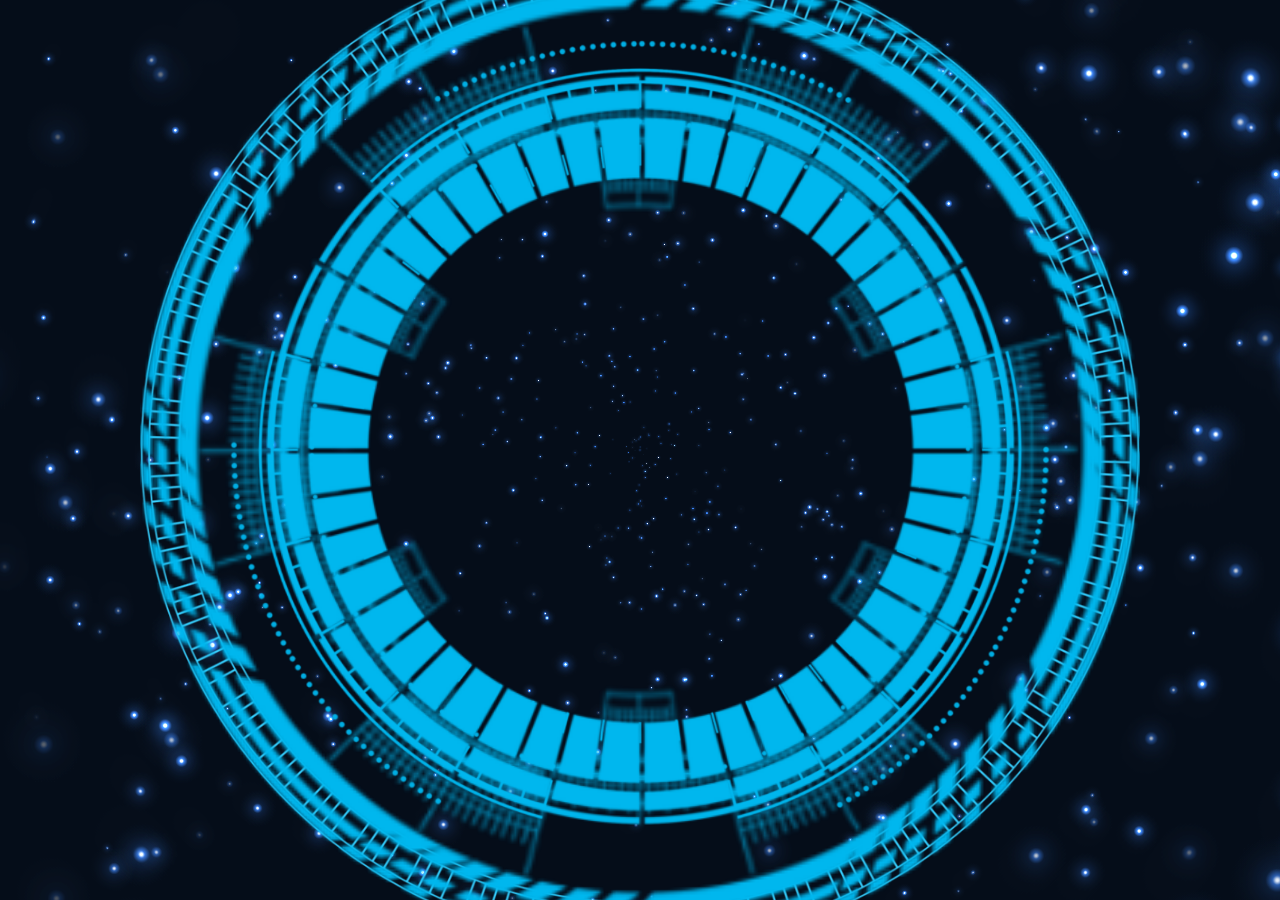
==== commit 522d86aa: "Site updated: 2019-06-27 14:19:40" ====
--- a/index.html
+++ b/index.html
@@ -77,7 +77,7 @@
     <div class="video-inner text-center text-white">
       <h1 style="text-align: center">维杰文稿室</h1>
       <p>weijie写文章的地方</p>
-      <div class="brand-wapper" ><img src="/images/hexo-inverted.png" class="brand" alt="维杰文稿室"></div>
+      <div class="brand-wapper" ><img src="/images/shark-inverted.png" class="brand" alt="维杰文稿室"></div>
     </div>
   </div>
   <div class="search-form-wrap">
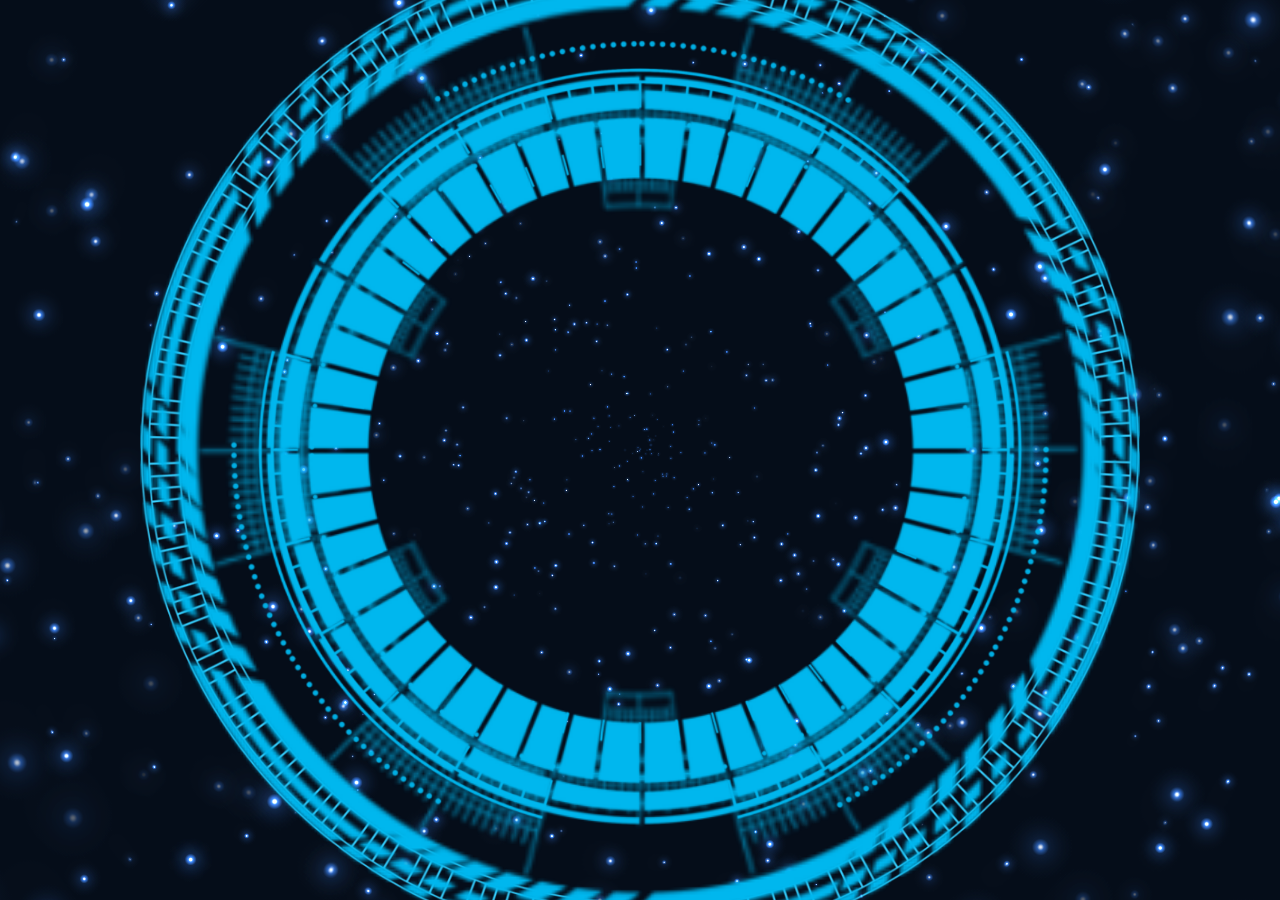
==== commit e3b30fe0: "Site updated: 2019-06-27 14:23:58" ====
--- a/index.html
+++ b/index.html
@@ -77,7 +77,7 @@
     <div class="video-inner text-center text-white">
       <h1 style="text-align: center">维杰文稿室</h1>
       <p>weijie写文章的地方</p>
-      <div class="brand-wapper" ><img src="/images/shark-inverted.png" class="brand" alt="维杰文稿室"></div>
+      <div class="brand-wapper" ><img src="/images/shark-inverted.svg" class="brand" alt="维杰文稿室"></div>
     </div>
   </div>
   <div class="search-form-wrap">
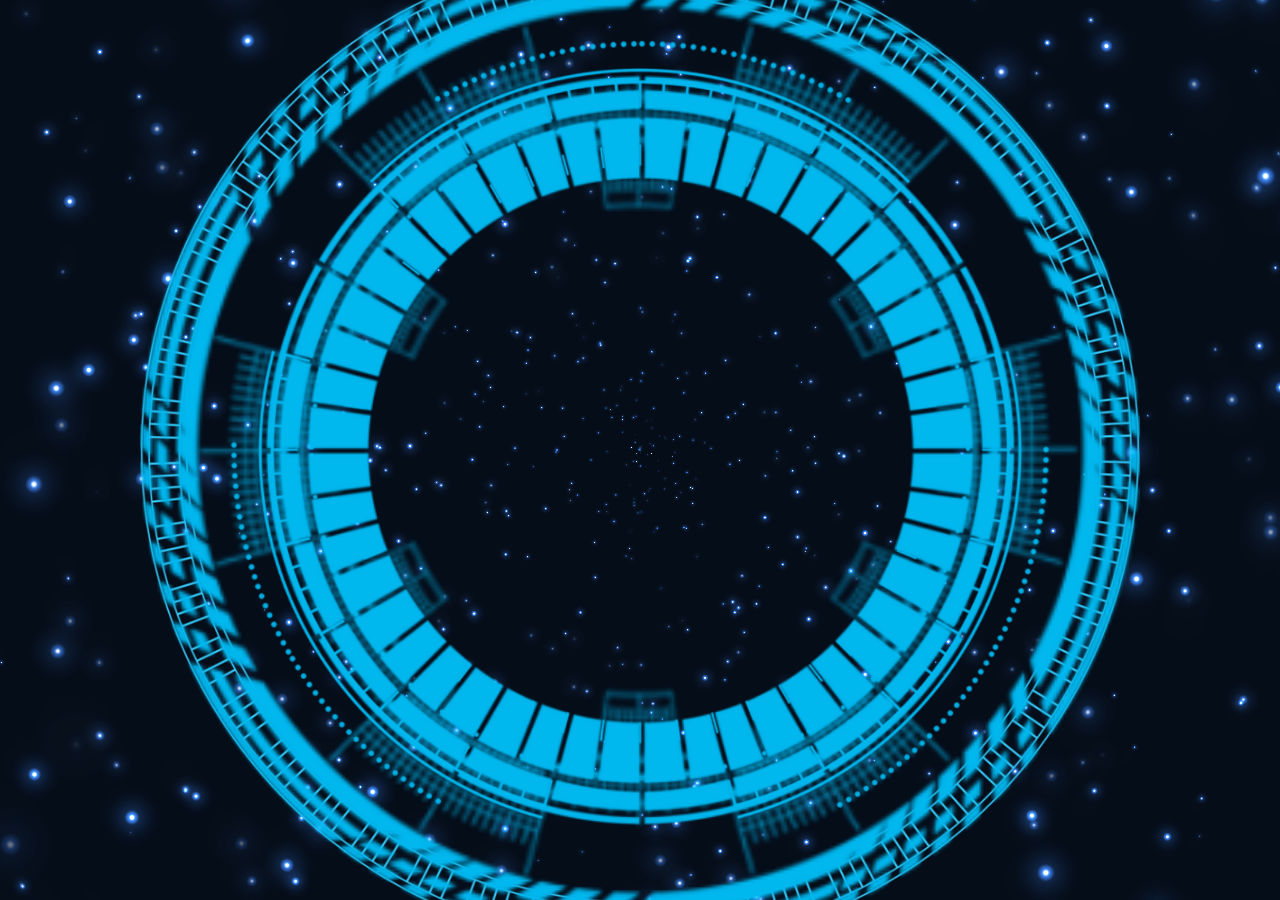
==== commit c2cc2e7c: "Site updated: 2019-06-27 16:04:33" ====
--- a/index.html
+++ b/index.html
@@ -72,12 +72,11 @@
           <a data-href="product-page" data-color="purple" href="/archives/">Archives</a>
         </section>
       </nav>
-      <div class="message"><h3>科幻世界</h3></div>
     </section>
     <div class="video-inner text-center text-white">
       <h1 style="text-align: center">维杰文稿室</h1>
       <p>weijie写文章的地方</p>
-      <div class="brand-wapper" ><img src="/images/shark-inverted.svg" class="brand" alt="维杰文稿室"></div>
+      <div class="brand-wapper" ><img src="/images/robotic-svg.svg" class="brand" alt="维杰文稿室"></div>
     </div>
   </div>
   <div class="search-form-wrap">
--- a/css/style.css
+++ b/css/style.css
@@ -1170,7 +1170,7 @@
 }
 .video-inner {
   position: absolute;
-  top: 50%;
+  top: 51%;
   left: 50%;
   transform: translate(-50%, -65%);
 }
--- a/css/technology.css
+++ b/css/technology.css
@@ -238,7 +238,7 @@
   text-align: center;
   transform: translateY(100%);
 }
-.technology-nav .nav-box {
+/*.technology-nav .nav-box {
   animation: fadein 0.1s ease 1.4s forwards;
 }
 .technology-nav .nav-box section:nth-child(1) {
@@ -258,7 +258,7 @@
 }
 .technology-nav .nav-box section:nth-child(2) a:nth-child(2) {
   animation: technology__show-nav-text 0.7s ease 2.4s forwards;
-}
+}*/
 .technology-nav .message {
   animation: technology__show-message 0.4s ease 1s forwards, technology__hidden-message 0.5s ease 2s forwards;
 }
